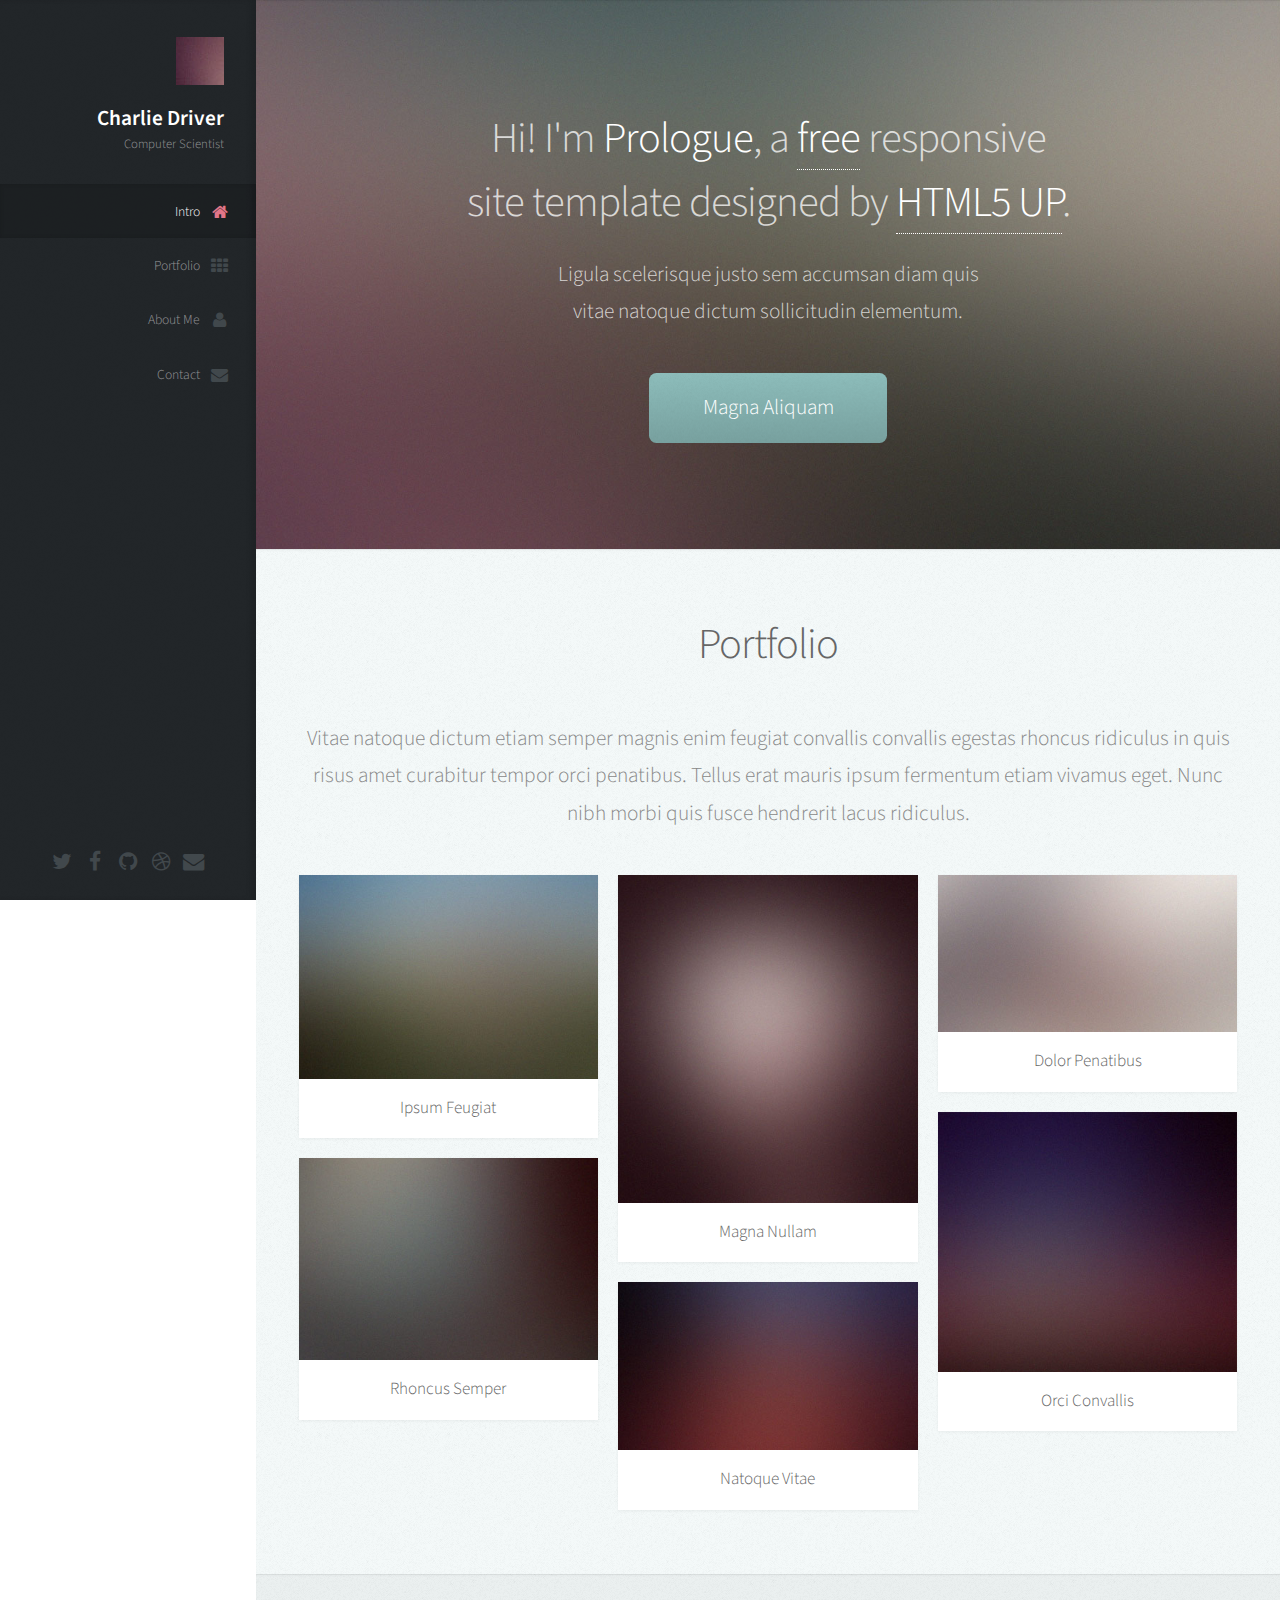
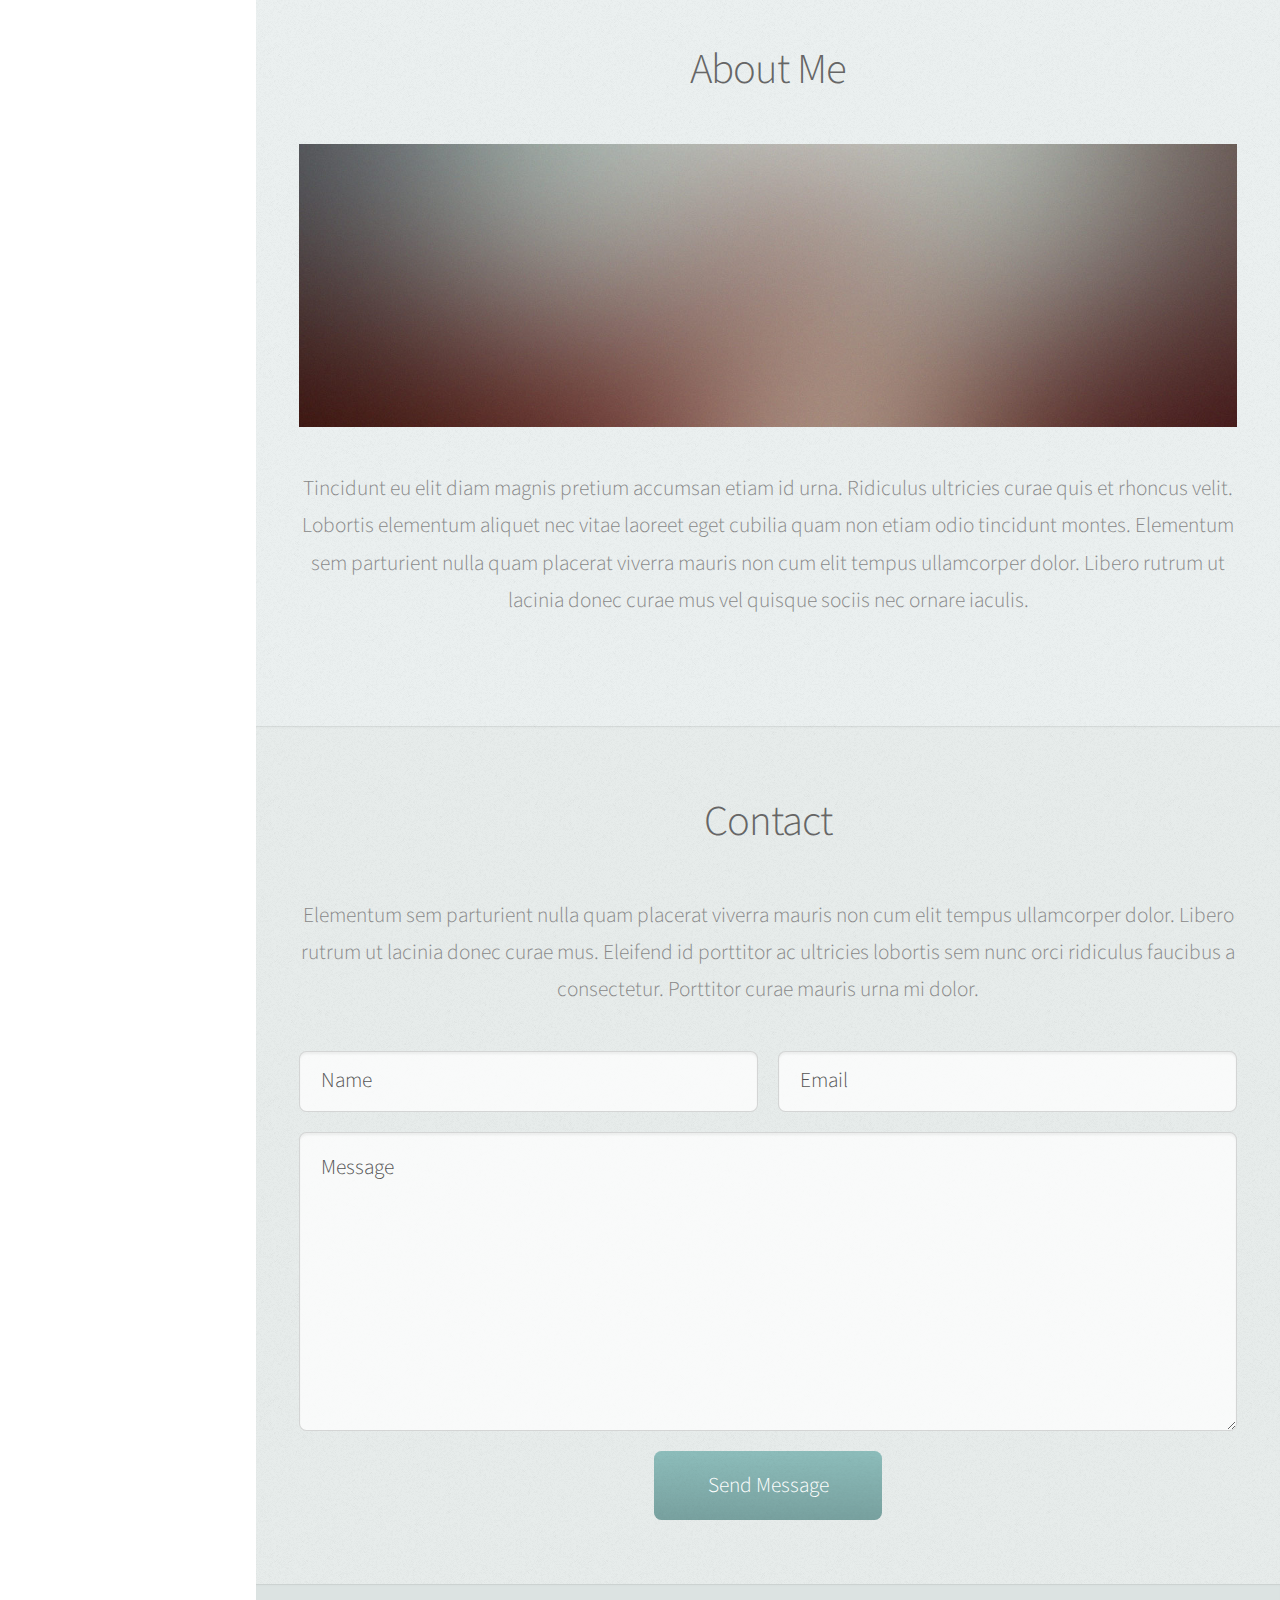
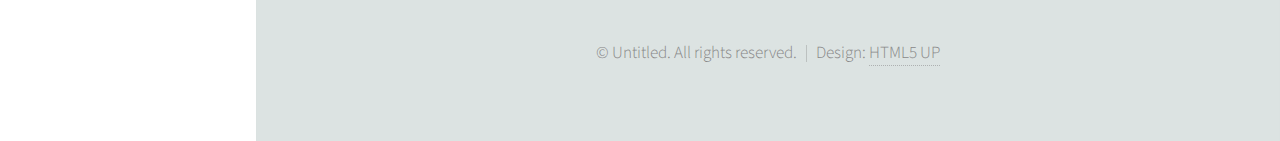
==== index.html @ 766d134d "Initial template files" ====
<!DOCTYPE HTML>
<!--
	Prologue by HTML5 UP
	html5up.net | @n33co
	Free for personal and commercial use under the CCA 3.0 license (html5up.net/license)
-->
<html>
	<head>
		<title>NFInc.ca</title>
		<meta charset="utf-8" />
		<meta name="viewport" content="width=device-width, initial-scale=1" />
		<!--[if lte IE 8]><script src="assets/js/ie/html5shiv.js"></script><![endif]-->
		<link rel="stylesheet" href="assets/css/main.css" />
		<!--[if lte IE 8]><link rel="stylesheet" href="assets/css/ie8.css" /><![endif]-->
		<!--[if lte IE 9]><link rel="stylesheet" href="assets/css/ie9.css" /><![endif]-->
	</head>
	<body>

		<!-- Header -->
			<div id="header">

				<div class="top">

					<!-- Logo -->
						<div id="logo">
							<span class="image avatar48"><img src="images/avatar.jpg" alt="" /></span>
							<h1 id="title">Charlie Driver</h1>
							<p>Computer Scientist</p>
						</div>

					<!-- Nav -->
						<nav id="nav">
							<!--

								Prologue's nav expects links in one of two formats:

								1. Hash link (scrolls to a different section within the page)

								   <li><a href="#foobar" id="foobar-link" class="icon fa-whatever-icon-you-want skel-layers-ignoreHref"><span class="label">Foobar</span></a></li>

								2. Standard link (sends the user to another page/site)

								   <li><a href="http://foobar.tld" id="foobar-link" class="icon fa-whatever-icon-you-want"><span class="label">Foobar</span></a></li>

							-->
							<ul>
								<li><a href="#top" id="top-link" class="skel-layers-ignoreHref"><span class="icon fa-home">Intro</span></a></li>
								<li><a href="#portfolio" id="portfolio-link" class="skel-layers-ignoreHref"><span class="icon fa-th">Portfolio</span></a></li>
								<li><a href="#about" id="about-link" class="skel-layers-ignoreHref"><span class="icon fa-user">About Me</span></a></li>
								<li><a href="#contact" id="contact-link" class="skel-layers-ignoreHref"><span class="icon fa-envelope">Contact</span></a></li>
							</ul>
						</nav>

				</div>

				<div class="bottom">

					<!-- Social Icons -->
						<ul class="icons">
							<li><a href="#" class="icon fa-twitter"><span class="label">Twitter</span></a></li>
							<li><a href="#" class="icon fa-facebook"><span class="label">Facebook</span></a></li>
							<li><a href="#" class="icon fa-github"><span class="label">Github</span></a></li>
							<li><a href="#" class="icon fa-dribbble"><span class="label">Dribbble</span></a></li>
							<li><a href="#" class="icon fa-envelope"><span class="label">Email</span></a></li>
						</ul>

				</div>

			</div>

		<!-- Main -->
			<div id="main">

				<!-- Intro -->
					<section id="top" class="one dark cover">
						<div class="container">

							<header>
								<h2 class="alt">Hi! I'm <strong>Prologue</strong>, a <a href="http://html5up.net/license">free</a> responsive<br />
								site template designed by <a href="http://html5up.net">HTML5 UP</a>.</h2>
								<p>Ligula scelerisque justo sem accumsan diam quis<br />
								vitae natoque dictum sollicitudin elementum.</p>
							</header>

							<footer>
								<a href="#portfolio" class="button scrolly">Magna Aliquam</a>
							</footer>

						</div>
					</section>

				<!-- Portfolio -->
					<section id="portfolio" class="two">
						<div class="container">

							<header>
								<h2>Portfolio</h2>
							</header>

							<p>Vitae natoque dictum etiam semper magnis enim feugiat convallis convallis
							egestas rhoncus ridiculus in quis risus amet curabitur tempor orci penatibus.
							Tellus erat mauris ipsum fermentum etiam vivamus eget. Nunc nibh morbi quis
							fusce hendrerit lacus ridiculus.</p>

							<div class="row">
								<div class="4u 12u$(mobile)">
									<article class="item">
										<a href="#" class="image fit"><img src="images/pic02.jpg" alt="" /></a>
										<header>
											<h3>Ipsum Feugiat</h3>
										</header>
									</article>
									<article class="item">
										<a href="#" class="image fit"><img src="images/pic03.jpg" alt="" /></a>
										<header>
											<h3>Rhoncus Semper</h3>
										</header>
									</article>
								</div>
								<div class="4u 12u$(mobile)">
									<article class="item">
										<a href="#" class="image fit"><img src="images/pic04.jpg" alt="" /></a>
										<header>
											<h3>Magna Nullam</h3>
										</header>
									</article>
									<article class="item">
										<a href="#" class="image fit"><img src="images/pic05.jpg" alt="" /></a>
										<header>
											<h3>Natoque Vitae</h3>
										</header>
									</article>
								</div>
								<div class="4u$ 12u$(mobile)">
									<article class="item">
										<a href="#" class="image fit"><img src="images/pic06.jpg" alt="" /></a>
										<header>
											<h3>Dolor Penatibus</h3>
										</header>
									</article>
									<article class="item">
										<a href="#" class="image fit"><img src="images/pic07.jpg" alt="" /></a>
										<header>
											<h3>Orci Convallis</h3>
										</header>
									</article>
								</div>
							</div>

						</div>
					</section>

				<!-- About Me -->
					<section id="about" class="three">
						<div class="container">

							<header>
								<h2>About Me</h2>
							</header>

							<a href="#" class="image featured"><img src="images/pic08.jpg" alt="" /></a>

							<p>Tincidunt eu elit diam magnis pretium accumsan etiam id urna. Ridiculus
							ultricies curae quis et rhoncus velit. Lobortis elementum aliquet nec vitae
							laoreet eget cubilia quam non etiam odio tincidunt montes. Elementum sem
							parturient nulla quam placerat viverra mauris non cum elit tempus ullamcorper
							dolor. Libero rutrum ut lacinia donec curae mus vel quisque sociis nec
							ornare iaculis.</p>

						</div>
					</section>

				<!-- Contact -->
					<section id="contact" class="four">
						<div class="container">

							<header>
								<h2>Contact</h2>
							</header>

							<p>Elementum sem parturient nulla quam placerat viverra
							mauris non cum elit tempus ullamcorper dolor. Libero rutrum ut lacinia
							donec curae mus. Eleifend id porttitor ac ultricies lobortis sem nunc
							orci ridiculus faucibus a consectetur. Porttitor curae mauris urna mi dolor.</p>

							<form method="post" action="#">
								<div class="row">
									<div class="6u 12u$(mobile)"><input type="text" name="name" placeholder="Name" /></div>
									<div class="6u$ 12u$(mobile)"><input type="text" name="email" placeholder="Email" /></div>
									<div class="12u$">
										<textarea name="message" placeholder="Message"></textarea>
									</div>
									<div class="12u$">
										<input type="submit" value="Send Message" />
									</div>
								</div>
							</form>

						</div>
					</section>

			</div>

		<!-- Footer -->
			<div id="footer">

				<!-- Copyright -->
					<ul class="copyright">
						<li>&copy; Untitled. All rights reserved.</li><li>Design: <a href="http://html5up.net">HTML5 UP</a></li>
					</ul>

			</div>

		<!-- Scripts -->
			<script src="assets/js/jquery.min.js"></script>
			<script src="assets/js/jquery.scrolly.min.js"></script>
			<script src="assets/js/jquery.scrollzer.min.js"></script>
			<script src="assets/js/skel.min.js"></script>
			<script src="assets/js/util.js"></script>
			<!--[if lte IE 8]><script src="assets/js/ie/respond.min.js"></script><![endif]-->
			<script src="assets/js/main.js"></script>

	</body>
</html>
---- assets/css/main.css ----
@import url("font-awesome.min.css");
@import url("http://fonts.googleapis.com/css?family=Source+Sans+Pro:300,300italic,400,600");

/*
	Prologue by HTML5 UP
	html5up.net | @n33co
	Free for personal and commercial use under the CCA 3.0 license (html5up.net/license)
*/

/* Reset */

	html, body, div, span, applet, object, iframe, h1, h2, h3, h4, h5, h6, p, blockquote, pre, a, abbr, acronym, address, big, cite, code, del, dfn, em, img, ins, kbd, q, s, samp, small, strike, strong, sub, sup, tt, var, b, u, i, center, dl, dt, dd, ol, ul, li, fieldset, form, label, legend, table, caption, tbody, tfoot, thead, tr, th, td, article, aside, canvas, details, embed, figure, figcaption, footer, header, hgroup, menu, nav, output, ruby, section, summary, time, mark, audio, video {
		margin: 0;
		padding: 0;
		border: 0;
		font-size: 100%;
		font: inherit;
		vertical-align: baseline;
	}

	article, aside, details, figcaption, figure, footer, header, hgroup, menu, nav, section {
		display: block;
	}

	body {
		line-height: 1;
	}

	ol, ul {
		list-style: none;
	}

	blockquote, q {
		quotes: none;
	}

	blockquote:before, blockquote:after, q:before, q:after {
		content: '';
		content: none;
	}

	table {
		border-collapse: collapse;
		border-spacing: 0;
	}

	body {
		-webkit-text-size-adjust: none;
	}

/* Box Model */

	*, *:before, *:after {
		-moz-box-sizing: border-box;
		-webkit-box-sizing: border-box;
		box-sizing: border-box;
	}

/* Containers */

	.container {
		margin-left: auto;
		margin-right: auto;
	}

	.container.\31 25\25 {
		width: 100%;
		max-width: 1750px;
		min-width: 1400px;
	}

	.container.\37 5\25 {
		width: 1050px;
	}

	.container.\35 0\25 {
		width: 700px;
	}

	.container.\32 5\25 {
		width: 350px;
	}

	.container {
		width: 1400px;
	}

	@media screen and (min-width: 961px) and (max-width: 1880px) {

		.container.\31 25\25 {
			width: 100%;
			max-width: 1500px;
			min-width: 1200px;
		}

		.container.\37 5\25 {
			width: 900px;
		}

		.container.\35 0\25 {
			width: 600px;
		}

		.container.\32 5\25 {
			width: 300px;
		}

		.container {
			width: 1200px;
		}

	}

	@media screen and (min-width: 961px) and (max-width: 1620px) {

		.container.\31 25\25 {
			width: 100%;
			max-width: 1200px;
			min-width: 960px;
		}

		.container.\37 5\25 {
			width: 720px;
		}

		.container.\35 0\25 {
			width: 480px;
		}

		.container.\32 5\25 {
			width: 240px;
		}

		.container {
			width: 960px;
		}

	}

	@media screen and (min-width: 961px) and (max-width: 1320px) {

		.container.\31 25\25 {
			width: 100%;
			max-width: 125%;
			min-width: 100%;
		}

		.container.\37 5\25 {
			width: 75%;
		}

		.container.\35 0\25 {
			width: 50%;
		}

		.container.\32 5\25 {
			width: 25%;
		}

		.container {
			width: 100%;
		}

	}

	@media screen and (max-width: 960px) {

		.container.\31 25\25 {
			width: 100%;
			max-width: 125%;
			min-width: 100%;
		}

		.container.\37 5\25 {
			width: 75%;
		}

		.container.\35 0\25 {
			width: 50%;
		}

		.container.\32 5\25 {
			width: 25%;
		}

		.container {
			width: 100%;
		}

	}

	@media screen and (max-width: 736px) {

		.container.\31 25\25 {
			width: 100%;
			max-width: 125%;
			min-width: 100%;
		}

		.container.\37 5\25 {
			width: 75%;
		}

		.container.\35 0\25 {
			width: 50%;
		}

		.container.\32 5\25 {
			width: 25%;
		}

		.container {
			width: 100% !important;
		}

	}

/* Grid */

	.row {
		border-bottom: solid 1px transparent;
		-moz-box-sizing: border-box;
		-webkit-box-sizing: border-box;
		box-sizing: border-box;
	}

	.row > * {
		float: left;
		-moz-box-sizing: border-box;
		-webkit-box-sizing: border-box;
		box-sizing: border-box;
	}

	.row:after, .row:before {
		content: '';
		display: block;
		clear: both;
		height: 0;
	}

	.row.uniform > * > :first-child {
		margin-top: 0;
	}

	.row.uniform > * > :last-child {
		margin-bottom: 0;
	}

	.row.\30 \25 > * {
		padding: 0px 0 0 0px;
	}

	.row.\30 \25 {
		margin: 0px 0 -1px 0px;
	}

	.row.uniform.\30 \25 > * {
		padding: 0px 0 0 0px;
	}

	.row.uniform.\30 \25 {
		margin: 0px 0 -1px 0px;
	}

	.row > * {
		padding: 40px 0 0 40px;
	}

	.row {
		margin: -40px 0 -1px -40px;
	}

	.row.uniform > * {
		padding: 40px 0 0 40px;
	}

	.row.uniform {
		margin: -40px 0 -1px -40px;
	}

	.row.\32 00\25 > * {
		padding: 80px 0 0 80px;
	}

	.row.\32 00\25 {
		margin: -80px 0 -1px -80px;
	}

	.row.uniform.\32 00\25 > * {
		padding: 80px 0 0 80px;
	}

	.row.uniform.\32 00\25 {
		margin: -80px 0 -1px -80px;
	}

	.row.\31 50\25 > * {
		padding: 60px 0 0 60px;
	}

	.row.\31 50\25 {
		margin: -60px 0 -1px -60px;
	}

	.row.uniform.\31 50\25 > * {
		padding: 60px 0 0 60px;
	}

	.row.uniform.\31 50\25 {
		margin: -60px 0 -1px -60px;
	}

	.row.\35 0\25 > * {
		padding: 20px 0 0 20px;
	}

	.row.\35 0\25 {
		margin: -20px 0 -1px -20px;
	}

	.row.uniform.\35 0\25 > * {
		padding: 20px 0 0 20px;
	}

	.row.uniform.\35 0\25 {
		margin: -20px 0 -1px -20px;
	}

	.row.\32 5\25 > * {
		padding: 10px 0 0 10px;
	}

	.row.\32 5\25 {
		margin: -10px 0 -1px -10px;
	}

	.row.uniform.\32 5\25 > * {
		padding: 10px 0 0 10px;
	}

	.row.uniform.\32 5\25 {
		margin: -10px 0 -1px -10px;
	}

	.\31 2u, .\31 2u\24 {
		width: 100%;
		clear: none;
		margin-left: 0;
	}

	.\31 1u, .\31 1u\24 {
		width: 91.6666666667%;
		clear: none;
		margin-left: 0;
	}

	.\31 0u, .\31 0u\24 {
		width: 83.3333333333%;
		clear: none;
		margin-left: 0;
	}

	.\39 u, .\39 u\24 {
		width: 75%;
		clear: none;
		margin-left: 0;
	}

	.\38 u, .\38 u\24 {
		width: 66.6666666667%;
		clear: none;
		margin-left: 0;
	}

	.\37 u, .\37 u\24 {
		width: 58.3333333333%;
		clear: none;
		margin-left: 0;
	}

	.\36 u, .\36 u\24 {
		width: 50%;
		clear: none;
		margin-left: 0;
	}

	.\35 u, .\35 u\24 {
		width: 41.6666666667%;
		clear: none;
		margin-left: 0;
	}

	.\34 u, .\34 u\24 {
		width: 33.3333333333%;
		clear: none;
		margin-left: 0;
	}

	.\33 u, .\33 u\24 {
		width: 25%;
		clear: none;
		margin-left: 0;
	}

	.\32 u, .\32 u\24 {
		width: 16.6666666667%;
		clear: none;
		margin-left: 0;
	}

	.\31 u, .\31 u\24 {
		width: 8.3333333333%;
		clear: none;
		margin-left: 0;
	}

	.\31 2u\24 + *,
	.\31 1u\24 + *,
	.\31 0u\24 + *,
	.\39 u\24 + *,
	.\38 u\24 + *,
	.\37 u\24 + *,
	.\36 u\24 + *,
	.\35 u\24 + *,
	.\34 u\24 + *,
	.\33 u\24 + *,
	.\32 u\24 + *,
	.\31 u\24 + * {
		clear: left;
	}

	.\-11u {
		margin-left: 91.66667%;
	}

	.\-10u {
		margin-left: 83.33333%;
	}

	.\-9u {
		margin-left: 75%;
	}

	.\-8u {
		margin-left: 66.66667%;
	}

	.\-7u {
		margin-left: 58.33333%;
	}

	.\-6u {
		margin-left: 50%;
	}

	.\-5u {
		margin-left: 41.66667%;
	}

	.\-4u {
		margin-left: 33.33333%;
	}

	.\-3u {
		margin-left: 25%;
	}

	.\-2u {
		margin-left: 16.66667%;
	}

	.\-1u {
		margin-left: 8.33333%;
	}

	@media screen and (min-width: 961px) and (max-width: 1880px) {

		.row > * {
			padding: 40px 0 0 40px;
		}

		.row {
			margin: -40px 0 -1px -40px;
		}

		.row.uniform > * {
			padding: 40px 0 0 40px;
		}

		.row.uniform {
			margin: -40px 0 -1px -40px;
		}

		.row.\32 00\25 > * {
			padding: 80px 0 0 80px;
		}

		.row.\32 00\25 {
			margin: -80px 0 -1px -80px;
		}

		.row.uniform.\32 00\25 > * {
			padding: 80px 0 0 80px;
		}

		.row.uniform.\32 00\25 {
			margin: -80px 0 -1px -80px;
		}

		.row.\31 50\25 > * {
			padding: 60px 0 0 60px;
		}

		.row.\31 50\25 {
			margin: -60px 0 -1px -60px;
		}

		.row.uniform.\31 50\25 > * {
			padding: 60px 0 0 60px;
		}

		.row.uniform.\31 50\25 {
			margin: -60px 0 -1px -60px;
		}

		.row.\35 0\25 > * {
			padding: 20px 0 0 20px;
		}

		.row.\35 0\25 {
			margin: -20px 0 -1px -20px;
		}

		.row.uniform.\35 0\25 > * {
			padding: 20px 0 0 20px;
		}

		.row.uniform.\35 0\25 {
			margin: -20px 0 -1px -20px;
		}

		.row.\32 5\25 > * {
			padding: 10px 0 0 10px;
		}

		.row.\32 5\25 {
			margin: -10px 0 -1px -10px;
		}

		.row.uniform.\32 5\25 > * {
			padding: 10px 0 0 10px;
		}

		.row.uniform.\32 5\25 {
			margin: -10px 0 -1px -10px;
		}

		.\31 2u\28wide\29, .\31 2u\24\28wide\29 {
			width: 100%;
			clear: none;
			margin-left: 0;
		}

		.\31 1u\28wide\29, .\31 1u\24\28wide\29 {
			width: 91.6666666667%;
			clear: none;
			margin-left: 0;
		}

		.\31 0u\28wide\29, .\31 0u\24\28wide\29 {
			width: 83.3333333333%;
			clear: none;
			margin-left: 0;
		}

		.\39 u\28wide\29, .\39 u\24\28wide\29 {
			width: 75%;
			clear: none;
			margin-left: 0;
		}

		.\38 u\28wide\29, .\38 u\24\28wide\29 {
			width: 66.6666666667%;
			clear: none;
			margin-left: 0;
		}

		.\37 u\28wide\29, .\37 u\24\28wide\29 {
			width: 58.3333333333%;
			clear: none;
			margin-left: 0;
		}

		.\36 u\28wide\29, .\36 u\24\28wide\29 {
			width: 50%;
			clear: none;
			margin-left: 0;
		}

		.\35 u\28wide\29, .\35 u\24\28wide\29 {
			width: 41.6666666667%;
			clear: none;
			margin-left: 0;
		}

		.\34 u\28wide\29, .\34 u\24\28wide\29 {
			width: 33.3333333333%;
			clear: none;
			margin-left: 0;
		}

		.\33 u\28wide\29, .\33 u\24\28wide\29 {
			width: 25%;
			clear: none;
			margin-left: 0;
		}

		.\32 u\28wide\29, .\32 u\24\28wide\29 {
			width: 16.6666666667%;
			clear: none;
			margin-left: 0;
		}

		.\31 u\28wide\29, .\31 u\24\28wide\29 {
			width: 8.3333333333%;
			clear: none;
			margin-left: 0;
		}

		.\31 2u\24\28wide\29 + *,
		.\31 1u\24\28wide\29 + *,
		.\31 0u\24\28wide\29 + *,
		.\39 u\24\28wide\29 + *,
		.\38 u\24\28wide\29 + *,
		.\37 u\24\28wide\29 + *,
		.\36 u\24\28wide\29 + *,
		.\35 u\24\28wide\29 + *,
		.\34 u\24\28wide\29 + *,
		.\33 u\24\28wide\29 + *,
		.\32 u\24\28wide\29 + *,
		.\31 u\24\28wide\29 + * {
			clear: left;
		}

		.\-11u\28wide\29 {
			margin-left: 91.66667%;
		}

		.\-10u\28wide\29 {
			margin-left: 83.33333%;
		}

		.\-9u\28wide\29 {
			margin-left: 75%;
		}

		.\-8u\28wide\29 {
			margin-left: 66.66667%;
		}

		.\-7u\28wide\29 {
			margin-left: 58.33333%;
		}

		.\-6u\28wide\29 {
			margin-left: 50%;
		}

		.\-5u\28wide\29 {
			margin-left: 41.66667%;
		}

		.\-4u\28wide\29 {
			margin-left: 33.33333%;
		}

		.\-3u\28wide\29 {
			margin-left: 25%;
		}

		.\-2u\28wide\29 {
			margin-left: 16.66667%;
		}

		.\-1u\28wide\29 {
			margin-left: 8.33333%;
		}

	}

	@media screen and (min-width: 961px) and (max-width: 1620px) {

		.row > * {
			padding: 40px 0 0 40px;
		}

		.row {
			margin: -40px 0 -1px -40px;
		}

		.row.uniform > * {
			padding: 40px 0 0 40px;
		}

		.row.uniform {
			margin: -40px 0 -1px -40px;
		}

		.row.\32 00\25 > * {
			padding: 80px 0 0 80px;
		}

		.row.\32 00\25 {
			margin: -80px 0 -1px -80px;
		}

		.row.uniform.\32 00\25 > * {
			padding: 80px 0 0 80px;
		}

		.row.uniform.\32 00\25 {
			margin: -80px 0 -1px -80px;
		}

		.row.\31 50\25 > * {
			padding: 60px 0 0 60px;
		}

		.row.\31 50\25 {
			margin: -60px 0 -1px -60px;
		}

		.row.uniform.\31 50\25 > * {
			padding: 60px 0 0 60px;
		}

		.row.uniform.\31 50\25 {
			margin: -60px 0 -1px -60px;
		}

		.row.\35 0\25 > * {
			padding: 20px 0 0 20px;
		}

		.row.\35 0\25 {
			margin: -20px 0 -1px -20px;
		}

		.row.uniform.\35 0\25 > * {
			padding: 20px 0 0 20px;
		}

		.row.uniform.\35 0\25 {
			margin: -20px 0 -1px -20px;
		}

		.row.\32 5\25 > * {
			padding: 10px 0 0 10px;
		}

		.row.\32 5\25 {
			margin: -10px 0 -1px -10px;
		}

		.row.uniform.\32 5\25 > * {
			padding: 10px 0 0 10px;
		}

		.row.uniform.\32 5\25 {
			margin: -10px 0 -1px -10px;
		}

		.\31 2u\28normal\29, .\31 2u\24\28normal\29 {
			width: 100%;
			clear: none;
			margin-left: 0;
		}

		.\31 1u\28normal\29, .\31 1u\24\28normal\29 {
			width: 91.6666666667%;
			clear: none;
			margin-left: 0;
		}

		.\31 0u\28normal\29, .\31 0u\24\28normal\29 {
			width: 83.3333333333%;
			clear: none;
			margin-left: 0;
		}

		.\39 u\28normal\29, .\39 u\24\28normal\29 {
			width: 75%;
			clear: none;
			margin-left: 0;
		}

		.\38 u\28normal\29, .\38 u\24\28normal\29 {
			width: 66.6666666667%;
			clear: none;
			margin-left: 0;
		}

		.\37 u\28normal\29, .\37 u\24\28normal\29 {
			width: 58.3333333333%;
			clear: none;
			margin-left: 0;
		}

		.\36 u\28normal\29, .\36 u\24\28normal\29 {
			width: 50%;
			clear: none;
			margin-left: 0;
		}

		.\35 u\28normal\29, .\35 u\24\28normal\29 {
			width: 41.6666666667%;
			clear: none;
			margin-left: 0;
		}

		.\34 u\28normal\29, .\34 u\24\28normal\29 {
			width: 33.3333333333%;
			clear: none;
			margin-left: 0;
		}

		.\33 u\28normal\29, .\33 u\24\28normal\29 {
			width: 25%;
			clear: none;
			margin-left: 0;
		}

		.\32 u\28normal\29, .\32 u\24\28normal\29 {
			width: 16.6666666667%;
			clear: none;
			margin-left: 0;
		}

		.\31 u\28normal\29, .\31 u\24\28normal\29 {
			width: 8.3333333333%;
			clear: none;
			margin-left: 0;
		}

		.\31 2u\24\28normal\29 + *,
		.\31 1u\24\28normal\29 + *,
		.\31 0u\24\28normal\29 + *,
		.\39 u\24\28normal\29 + *,
		.\38 u\24\28normal\29 + *,
		.\37 u\24\28normal\29 + *,
		.\36 u\24\28normal\29 + *,
		.\35 u\24\28normal\29 + *,
		.\34 u\24\28normal\29 + *,
		.\33 u\24\28normal\29 + *,
		.\32 u\24\28normal\29 + *,
		.\31 u\24\28normal\29 + * {
			clear: left;
		}

		.\-11u\28normal\29 {
			margin-left: 91.66667%;
		}

		.\-10u\28normal\29 {
			margin-left: 83.33333%;
		}

		.\-9u\28normal\29 {
			margin-left: 75%;
		}

		.\-8u\28normal\29 {
			margin-left: 66.66667%;
		}

		.\-7u\28normal\29 {
			margin-left: 58.33333%;
		}

		.\-6u\28normal\29 {
			margin-left: 50%;
		}

		.\-5u\28normal\29 {
			margin-left: 41.66667%;
		}

		.\-4u\28normal\29 {
			margin-left: 33.33333%;
		}

		.\-3u\28normal\29 {
			margin-left: 25%;
		}

		.\-2u\28normal\29 {
			margin-left: 16.66667%;
		}

		.\-1u\28normal\29 {
			margin-left: 8.33333%;
		}

	}

	@media screen and (min-width: 961px) and (max-width: 1320px) {

		.row > * {
			padding: 20px 0 0 20px;
		}

		.row {
			margin: -20px 0 -1px -20px;
		}

		.row.uniform > * {
			padding: 20px 0 0 20px;
		}

		.row.uniform {
			margin: -20px 0 -1px -20px;
		}

		.row.\32 00\25 > * {
			padding: 40px 0 0 40px;
		}

		.row.\32 00\25 {
			margin: -40px 0 -1px -40px;
		}

		.row.uniform.\32 00\25 > * {
			padding: 40px 0 0 40px;
		}

		.row.uniform.\32 00\25 {
			margin: -40px 0 -1px -40px;
		}

		.row.\31 50\25 > * {
			padding: 30px 0 0 30px;
		}

		.row.\31 50\25 {
			margin: -30px 0 -1px -30px;
		}

		.row.uniform.\31 50\25 > * {
			padding: 30px 0 0 30px;
		}

		.row.uniform.\31 50\25 {
			margin: -30px 0 -1px -30px;
		}

		.row.\35 0\25 > * {
			padding: 10px 0 0 10px;
		}

		.row.\35 0\25 {
			margin: -10px 0 -1px -10px;
		}

		.row.uniform.\35 0\25 > * {
			padding: 10px 0 0 10px;
		}

		.row.uniform.\35 0\25 {
			margin: -10px 0 -1px -10px;
		}

		.row.\32 5\25 > * {
			padding: 5px 0 0 5px;
		}

		.row.\32 5\25 {
			margin: -5px 0 -1px -5px;
		}

		.row.uniform.\32 5\25 > * {
			padding: 5px 0 0 5px;
		}

		.row.uniform.\32 5\25 {
			margin: -5px 0 -1px -5px;
		}

		.\31 2u\28narrow\29, .\31 2u\24\28narrow\29 {
			width: 100%;
			clear: none;
			margin-left: 0;
		}

		.\31 1u\28narrow\29, .\31 1u\24\28narrow\29 {
			width: 91.6666666667%;
			clear: none;
			margin-left: 0;
		}

		.\31 0u\28narrow\29, .\31 0u\24\28narrow\29 {
			width: 83.3333333333%;
			clear: none;
			margin-left: 0;
		}

		.\39 u\28narrow\29, .\39 u\24\28narrow\29 {
			width: 75%;
			clear: none;
			margin-left: 0;
		}

		.\38 u\28narrow\29, .\38 u\24\28narrow\29 {
			width: 66.6666666667%;
			clear: none;
			margin-left: 0;
		}

		.\37 u\28narrow\29, .\37 u\24\28narrow\29 {
			width: 58.3333333333%;
			clear: none;
			margin-left: 0;
		}

		.\36 u\28narrow\29, .\36 u\24\28narrow\29 {
			width: 50%;
			clear: none;
			margin-left: 0;
		}

		.\35 u\28narrow\29, .\35 u\24\28narrow\29 {
			width: 41.6666666667%;
			clear: none;
			margin-left: 0;
		}

		.\34 u\28narrow\29, .\34 u\24\28narrow\29 {
			width: 33.3333333333%;
			clear: none;
			margin-left: 0;
		}

		.\33 u\28narrow\29, .\33 u\24\28narrow\29 {
			width: 25%;
			clear: none;
			margin-left: 0;
		}

		.\32 u\28narrow\29, .\32 u\24\28narrow\29 {
			width: 16.6666666667%;
			clear: none;
			margin-left: 0;
		}

		.\31 u\28narrow\29, .\31 u\24\28narrow\29 {
			width: 8.3333333333%;
			clear: none;
			margin-left: 0;
		}

		.\31 2u\24\28narrow\29 + *,
		.\31 1u\24\28narrow\29 + *,
		.\31 0u\24\28narrow\29 + *,
		.\39 u\24\28narrow\29 + *,
		.\38 u\24\28narrow\29 + *,
		.\37 u\24\28narrow\29 + *,
		.\36 u\24\28narrow\29 + *,
		.\35 u\24\28narrow\29 + *,
		.\34 u\24\28narrow\29 + *,
		.\33 u\24\28narrow\29 + *,
		.\32 u\24\28narrow\29 + *,
		.\31 u\24\28narrow\29 + * {
			clear: left;
		}

		.\-11u\28narrow\29 {
			margin-left: 91.66667%;
		}

		.\-10u\28narrow\29 {
			margin-left: 83.33333%;
		}

		.\-9u\28narrow\29 {
			margin-left: 75%;
		}

		.\-8u\28narrow\29 {
			margin-left: 66.66667%;
		}

		.\-7u\28narrow\29 {
			margin-left: 58.33333%;
		}

		.\-6u\28narrow\29 {
			margin-left: 50%;
		}

		.\-5u\28narrow\29 {
			margin-left: 41.66667%;
		}

		.\-4u\28narrow\29 {
			margin-left: 33.33333%;
		}

		.\-3u\28narrow\29 {
			margin-left: 25%;
		}

		.\-2u\28narrow\29 {
			margin-left: 16.66667%;
		}

		.\-1u\28narrow\29 {
			margin-left: 8.33333%;
		}

	}

	@media screen and (max-width: 960px) {

		.row > * {
			padding: 20px 0 0 20px;
		}

		.row {
			margin: -20px 0 -1px -20px;
		}

		.row.uniform > * {
			padding: 20px 0 0 20px;
		}

		.row.uniform {
			margin: -20px 0 -1px -20px;
		}

		.row.\32 00\25 > * {
			padding: 40px 0 0 40px;
		}

		.row.\32 00\25 {
			margin: -40px 0 -1px -40px;
		}

		.row.uniform.\32 00\25 > * {
			padding: 40px 0 0 40px;
		}

		.row.uniform.\32 00\25 {
			margin: -40px 0 -1px -40px;
		}

		.row.\31 50\25 > * {
			padding: 30px 0 0 30px;
		}

		.row.\31 50\25 {
			margin: -30px 0 -1px -30px;
		}

		.row.uniform.\31 50\25 > * {
			padding: 30px 0 0 30px;
		}

		.row.uniform.\31 50\25 {
			margin: -30px 0 -1px -30px;
		}

		.row.\35 0\25 > * {
			padding: 10px 0 0 10px;
		}

		.row.\35 0\25 {
			margin: -10px 0 -1px -10px;
		}

		.row.uniform.\35 0\25 > * {
			padding: 10px 0 0 10px;
		}

		.row.uniform.\35 0\25 {
			margin: -10px 0 -1px -10px;
		}

		.row.\32 5\25 > * {
			padding: 5px 0 0 5px;
		}

		.row.\32 5\25 {
			margin: -5px 0 -1px -5px;
		}

		.row.uniform.\32 5\25 > * {
			padding: 5px 0 0 5px;
		}

		.row.uniform.\32 5\25 {
			margin: -5px 0 -1px -5px;
		}

		.\31 2u\28narrower\29, .\31 2u\24\28narrower\29 {
			width: 100%;
			clear: none;
			margin-left: 0;
		}

		.\31 1u\28narrower\29, .\31 1u\24\28narrower\29 {
			width: 91.6666666667%;
			clear: none;
			margin-left: 0;
		}

		.\31 0u\28narrower\29, .\31 0u\24\28narrower\29 {
			width: 83.3333333333%;
			clear: none;
			margin-left: 0;
		}

		.\39 u\28narrower\29, .\39 u\24\28narrower\29 {
			width: 75%;
			clear: none;
			margin-left: 0;
		}

		.\38 u\28narrower\29, .\38 u\24\28narrower\29 {
			width: 66.6666666667%;
			clear: none;
			margin-left: 0;
		}

		.\37 u\28narrower\29, .\37 u\24\28narrower\29 {
			width: 58.3333333333%;
			clear: none;
			margin-left: 0;
		}

		.\36 u\28narrower\29, .\36 u\24\28narrower\29 {
			width: 50%;
			clear: none;
			margin-left: 0;
		}

		.\35 u\28narrower\29, .\35 u\24\28narrower\29 {
			width: 41.6666666667%;
			clear: none;
			margin-left: 0;
		}

		.\34 u\28narrower\29, .\34 u\24\28narrower\29 {
			width: 33.3333333333%;
			clear: none;
			margin-left: 0;
		}

		.\33 u\28narrower\29, .\33 u\24\28narrower\29 {
			width: 25%;
			clear: none;
			margin-left: 0;
		}

		.\32 u\28narrower\29, .\32 u\24\28narrower\29 {
			width: 16.6666666667%;
			clear: none;
			margin-left: 0;
		}

		.\31 u\28narrower\29, .\31 u\24\28narrower\29 {
			width: 8.3333333333%;
			clear: none;
			margin-left: 0;
		}

		.\31 2u\24\28narrower\29 + *,
		.\31 1u\24\28narrower\29 + *,
		.\31 0u\24\28narrower\29 + *,
		.\39 u\24\28narrower\29 + *,
		.\38 u\24\28narrower\29 + *,
		.\37 u\24\28narrower\29 + *,
		.\36 u\24\28narrower\29 + *,
		.\35 u\24\28narrower\29 + *,
		.\34 u\24\28narrower\29 + *,
		.\33 u\24\28narrower\29 + *,
		.\32 u\24\28narrower\29 + *,
		.\31 u\24\28narrower\29 + * {
			clear: left;
		}

		.\-11u\28narrower\29 {
			margin-left: 91.66667%;
		}

		.\-10u\28narrower\29 {
			margin-left: 83.33333%;
		}

		.\-9u\28narrower\29 {
			margin-left: 75%;
		}

		.\-8u\28narrower\29 {
			margin-left: 66.66667%;
		}

		.\-7u\28narrower\29 {
			margin-left: 58.33333%;
		}

		.\-6u\28narrower\29 {
			margin-left: 50%;
		}

		.\-5u\28narrower\29 {
			margin-left: 41.66667%;
		}

		.\-4u\28narrower\29 {
			margin-left: 33.33333%;
		}

		.\-3u\28narrower\29 {
			margin-left: 25%;
		}

		.\-2u\28narrower\29 {
			margin-left: 16.66667%;
		}

		.\-1u\28narrower\29 {
			margin-left: 8.33333%;
		}

	}

	@media screen and (max-width: 736px) {

		.row > * {
			padding: 20px 0 0 20px;
		}

		.row {
			margin: -20px 0 -1px -20px;
		}

		.row.uniform > * {
			padding: 20px 0 0 20px;
		}

		.row.uniform {
			margin: -20px 0 -1px -20px;
		}

		.row.\32 00\25 > * {
			padding: 40px 0 0 40px;
		}

		.row.\32 00\25 {
			margin: -40px 0 -1px -40px;
		}

		.row.uniform.\32 00\25 > * {
			padding: 40px 0 0 40px;
		}

		.row.uniform.\32 00\25 {
			margin: -40px 0 -1px -40px;
		}

		.row.\31 50\25 > * {
			padding: 30px 0 0 30px;
		}

		.row.\31 50\25 {
			margin: -30px 0 -1px -30px;
		}

		.row.uniform.\31 50\25 > * {
			padding: 30px 0 0 30px;
		}

		.row.uniform.\31 50\25 {
			margin: -30px 0 -1px -30px;
		}

		.row.\35 0\25 > * {
			padding: 10px 0 0 10px;
		}

		.row.\35 0\25 {
			margin: -10px 0 -1px -10px;
		}

		.row.uniform.\35 0\25 > * {
			padding: 10px 0 0 10px;
		}

		.row.uniform.\35 0\25 {
			margin: -10px 0 -1px -10px;
		}

		.row.\32 5\25 > * {
			padding: 5px 0 0 5px;
		}

		.row.\32 5\25 {
			margin: -5px 0 -1px -5px;
		}

		.row.uniform.\32 5\25 > * {
			padding: 5px 0 0 5px;
		}

		.row.uniform.\32 5\25 {
			margin: -5px 0 -1px -5px;
		}

		.\31 2u\28mobile\29, .\31 2u\24\28mobile\29 {
			width: 100%;
			clear: none;
			margin-left: 0;
		}

		.\31 1u\28mobile\29, .\31 1u\24\28mobile\29 {
			width: 91.6666666667%;
			clear: none;
			margin-left: 0;
		}

		.\31 0u\28mobile\29, .\31 0u\24\28mobile\29 {
			width: 83.3333333333%;
			clear: none;
			margin-left: 0;
		}

		.\39 u\28mobile\29, .\39 u\24\28mobile\29 {
			width: 75%;
			clear: none;
			margin-left: 0;
		}

		.\38 u\28mobile\29, .\38 u\24\28mobile\29 {
			width: 66.6666666667%;
			clear: none;
			margin-left: 0;
		}

		.\37 u\28mobile\29, .\37 u\24\28mobile\29 {
			width: 58.3333333333%;
			clear: none;
			margin-left: 0;
		}

		.\36 u\28mobile\29, .\36 u\24\28mobile\29 {
			width: 50%;
			clear: none;
			margin-left: 0;
		}

		.\35 u\28mobile\29, .\35 u\24\28mobile\29 {
			width: 41.6666666667%;
			clear: none;
			margin-left: 0;
		}

		.\34 u\28mobile\29, .\34 u\24\28mobile\29 {
			width: 33.3333333333%;
			clear: none;
			margin-left: 0;
		}

		.\33 u\28mobile\29, .\33 u\24\28mobile\29 {
			width: 25%;
			clear: none;
			margin-left: 0;
		}

		.\32 u\28mobile\29, .\32 u\24\28mobile\29 {
			width: 16.6666666667%;
			clear: none;
			margin-left: 0;
		}

		.\31 u\28mobile\29, .\31 u\24\28mobile\29 {
			width: 8.3333333333%;
			clear: none;
			margin-left: 0;
		}

		.\31 2u\24\28mobile\29 + *,
		.\31 1u\24\28mobile\29 + *,
		.\31 0u\24\28mobile\29 + *,
		.\39 u\24\28mobile\29 + *,
		.\38 u\24\28mobile\29 + *,
		.\37 u\24\28mobile\29 + *,
		.\36 u\24\28mobile\29 + *,
		.\35 u\24\28mobile\29 + *,
		.\34 u\24\28mobile\29 + *,
		.\33 u\24\28mobile\29 + *,
		.\32 u\24\28mobile\29 + *,
		.\31 u\24\28mobile\29 + * {
			clear: left;
		}

		.\-11u\28mobile\29 {
			margin-left: 91.66667%;
		}

		.\-10u\28mobile\29 {
			margin-left: 83.33333%;
		}

		.\-9u\28mobile\29 {
			margin-left: 75%;
		}

		.\-8u\28mobile\29 {
			margin-left: 66.66667%;
		}

		.\-7u\28mobile\29 {
			margin-left: 58.33333%;
		}

		.\-6u\28mobile\29 {
			margin-left: 50%;
		}

		.\-5u\28mobile\29 {
			margin-left: 41.66667%;
		}

		.\-4u\28mobile\29 {
			margin-left: 33.33333%;
		}

		.\-3u\28mobile\29 {
			margin-left: 25%;
		}

		.\-2u\28mobile\29 {
			margin-left: 16.66667%;
		}

		.\-1u\28mobile\29 {
			margin-left: 8.33333%;
		}

	}

/* Basic */

	body {
		background: #fff;
		font-family: 'Source Sans Pro', sans-serif;
		font-size: 19pt;
		font-weight: 300;
		line-height: 1.75em;
		color: #888;
	}

		body.is-loading * {
			-moz-transition: none !important;
			-webkit-transition: none !important;
			-ms-transition: none !important;
			transition: none !important;
			-moz-animation: none !important;
			-webkit-animation: none !important;
			-ms-animation: none !important;
			animation: none !important;
		}

	input, textarea, select {
		font-family: 'Source Sans Pro', sans-serif;
		font-size: 19pt;
		font-weight: 300;
		line-height: 1.75em;
		color: #888;
	}

	h1, h2, h3, h4, h5, h6 {
		font-weight: 300;
		color: #666;
		line-height: 1.5em;
	}

	h1 a, h2 a, h3 a, h4 a, h5 a, h6 a {
		color: inherit;
		text-decoration: none;
	}

		h1 a strong, h2 a strong, h3 a strong, h4 a strong, h5 a strong, h6 a strong {
			color: #333;
		}

	h2 {
		font-size: 2em;
		letter-spacing: -1px;
	}

		h2.alt {
			color: #888;
		}

			h2.alt strong {
				color: #666;
			}

	h3 {
		font-size: 1.5em;
	}

	header {
		margin: 0 0 2em 0;
	}

		header > p {
			margin: 1em 0 0 0;
		}

	footer {
		margin: 2em 0 0 0;
	}

	strong, b {
		font-weight: 300;
		color: #666;
	}

	em, i {
		font-style: italic;
	}

	a {
		text-decoration: none;
		color: inherit;
		border-bottom: dotted 1px rgba(128, 128, 128, 0.5);
		-moz-transition: color 0.35s ease-in-out, border-bottom-color 0.35s ease-in-out;
		-webkit-transition: color 0.35s ease-in-out, border-bottom-color 0.35s ease-in-out;
		-ms-transition: color 0.35s ease-in-out, border-bottom-color 0.35s ease-in-out;
		transition: color 0.35s ease-in-out, border-bottom-color 0.35s ease-in-out;
		outline: 0;
	}

		a:hover {
			color: #E27689;
			border-bottom-color: rgba(255, 255, 255, 0);
		}

	sub {
		position: relative;
		top: 0.5em;
		font-size: 0.8em;
	}

	sup {
		position: relative;
		top: -0.5em;
		font-size: 0.8em;
	}

	hr {
		border: 0;
		border-top: solid 1px #ddd;
	}

	blockquote {
		border-left: solid 0.5em #ddd;
		padding: 1em 0 1em 2em;
		font-style: italic;
	}

	p, ul, ol, dl, table {
		margin-bottom: 2em;
	}

	br.clear {
		clear: both;
	}

/* Sections/Article */

	section, article {
		margin-bottom: 3em;
	}

		section > :last-child,
		section > .container, section:last-child, article > :last-child,
		article > .container, article:last-child {
			margin-bottom: 0;
		}

		.row > section, .row > article {
			margin-bottom: 0;
		}

/* Image */

	.image {
		display: inline-block;
		border: 0;
	}

		.image img {
			display: block;
			width: 100%;
		}

		.image.avatar48 {
			width: 48px;
			height: 48px;
			background: #f00;
		}

			.image.avatar48 img {
				width: 48px;
				height: 48px;
			}

		.image.fit {
			display: block;
			width: 100%;
		}

		.image.featured {
			display: block;
			width: 100%;
			margin: 0 0 2em 0;
		}

		.image.left {
			float: left;
			margin: 0 2em 2em 0;
		}

		.image.centered {
			display: block;
			margin: 0 0 2em 0;
		}

			.image.centered img {
				margin: 0 auto;
				width: auto;
			}

/* List */

	ul.default {
		list-style: disc;
		padding-left: 1em;
	}

		ul.default li {
			padding-left: 0.5em;
		}

	ul.icons {
		cursor: default;
	}

		ul.icons li {
			display: inline-block;
		}

		ul.icons a {
			display: inline-block;
			width: 2em;
			height: 2em;
			line-height: 2em;
			text-align: center;
			border: 0;
		}

	ol.default {
		list-style: decimal;
		padding-left: 1.25em;
	}

		ol.default li {
			padding-left: 0.25em;
		}

/* Form */

	form label {
		display: block;
		text-align: left;
		margin-bottom: 0.5em;
	}

	form input[type="text"],
	form input[type="email"],
	form input[type="password"],
	form select,
	form textarea {
		position: relative;
		-webkit-appearance: none;
		display: block;
		border: 0;
		outline: 0;
		background: #fff;
		background: rgba(255, 255, 255, 0.75);
		width: 100%;
		border-radius: 0.35em;
		padding: 0.75em 1em 0.75em 1em;
		box-shadow: inset 0 0.1em 0.1em 0 rgba(0, 0, 0, 0.05);
		border: solid 1px rgba(0, 0, 0, 0.15);
		-moz-transition: all 0.35s ease-in-out;
		-webkit-transition: all 0.35s ease-in-out;
		-ms-transition: all 0.35s ease-in-out;
		transition: all 0.35s ease-in-out;
	}

		form input[type="text"]:focus,
		form input[type="email"]:focus,
		form input[type="password"]:focus,
		form select:focus,
		form textarea:focus {
			box-shadow: 0 0 2px 1px #8ebebc;
			background: #fff;
		}

	form input[type="text"],
	form input[type="email"],
	form input[type="password"],
	form select {
		line-height: 1.25em;
	}

	form textarea {
		min-height: 14em;
	}

	form .formerize-placeholder {
		color: #555 !important;
	}

	form ::-webkit-input-placeholder {
		color: #555 !important;
	}

	form :-moz-placeholder {
		color: #555 !important;
	}

	form ::-moz-placeholder {
		color: #555 !important;
	}

	form :-ms-input-placeholder {
		color: #555 !important;
	}

	form ::-moz-focus-inner {
		border: 0;
	}

/* Table */

	table {
		width: 100%;
	}

		table.default {
			width: 100%;
			text-align: left;
		}

			table.default tbody tr:nth-child(2n+2) {
				background: #f4f4f4;
			}

			table.default td {
				padding: 0.5em 1em 0.5em 1em;
			}

			table.default th {
				text-align: left;
				padding: 0.5em 1em 0.5em 1em;
				color: #fff;
				background: #222729 url("images/overlay.png");
			}

			table.default thead {
				background: #444;
				color: #fff;
			}

			table.default tfoot {
				background: #eee;
			}

/* Button */

	input[type="button"],
	input[type="submit"],
	input[type="reset"],
	button,
	.button {
		position: relative;
		display: inline-block;
		border-radius: 0.35em;
		color: #fff !important;
		text-decoration: none;
		padding: 0.75em 2.5em 0.75em 2.5em;
		background-color: #8ebebc;
		border: 0;
		cursor: pointer;
		background-image: -moz-linear-gradient(top, rgba(0, 0, 0, 0), rgba(0, 0, 0, 0.15)), url("images/overlay.png");
		background-image: -webkit-linear-gradient(top, rgba(0, 0, 0, 0), rgba(0, 0, 0, 0.15)), url("images/overlay.png");
		background-image: -ms-linear-gradient(top, rgba(0, 0, 0, 0), rgba(0, 0, 0, 0.15)), url("images/overlay.png");
		background-image: linear-gradient(top, rgba(0, 0, 0, 0), rgba(0, 0, 0, 0.15)), url("images/overlay.png");
		-moz-transition: background-color 0.35s ease-in-out;
		-webkit-transition: background-color 0.35s ease-in-out;
		-ms-transition: background-color 0.35s ease-in-out;
		transition: background-color 0.35s ease-in-out;
	}

		input[type="button"]:hover,
		input[type="submit"]:hover,
		input[type="reset"]:hover,
		button:hover,
		.button:hover {
			background-color: #9ececc;
		}

		input[type="button"]:active,
		input[type="submit"]:active,
		input[type="reset"]:active,
		button:active,
		.button:active {
			background-color: #7eaeac;
		}

/* Item */

	.item {
		box-shadow: 0 0.05em 0.15em 0 rgba(0, 0, 0, 0.05);
		margin-bottom: 40px;
	}

		.item header {
			background: #fff;
			margin: 0;
			padding: 1em 0 1em 0;
			font-size: 0.8em;
		}

			.item header h3 {
				font-size: 1em;
			}

/* Icons */

	.icon {
		text-decoration: none;
	}

		.icon:before {
			display: inline-block;
			font-family: FontAwesome;
			font-size: 1.25em;
			text-decoration: none;
			font-style: normal;
			font-weight: normal;
			line-height: 1;
			-webkit-font-smoothing: antialiased;
			-moz-osx-font-smoothing: grayscale;
		}

		.icon > .label {
			display: none;
		}

/* Header */

	#header {
		position: fixed;
		top: 0;
		left: 0;
		width: 375px;
		height: 100%;
		color: #fff;
		background: #222629 url("images/overlay.png");
		box-shadow: inset -0.25em 0 0.25em 0 rgba(0, 0, 0, 0.1);
		text-align: right;
	}

		#header .top {
			position: absolute;
			left: 0;
			top: 0;
			width: 100%;
		}

		#header .bottom {
			position: absolute;
			left: 0;
			bottom: 0;
			width: 100%;
		}

		#header .icons {
			font-size: 0.8em;
			margin: 0 0 1em 0;
			text-align: center;
		}

			#header .icons a {
				color: #41484c;
				-moz-transition: color 0.35s ease-in-out;
				-webkit-transition: color 0.35s ease-in-out;
				-ms-transition: color 0.35s ease-in-out;
				transition: color 0.35s ease-in-out;
			}

				#header .icons a:hover {
					color: #fff;
				}

	#logo {
		position: relative;
		margin: 1.75em 1.5em 1.5em 1.5em;
		min-height: 48px;
		cursor: default;
	}

		#logo h1 {
			position: relative;
			color: #fff;
			font-weight: 600;
			font-size: 1em;
			line-height: 1em;
		}

		#logo p {
			position: relative;
			display: block;
			font-size: 0.6em;
			color: rgba(255, 255, 255, 0.5);
			line-height: 1.25em;
			margin: 0.5em 0 0 0;
		}

		#logo .image {
			position: absolute;
			left: 0;
			top: 0;
		}

	#nav ul li a {
		display: block;
		padding: 0.5em 1.5em 0.5em 1.5em;
		color: rgba(255, 255, 255, 0.5);
		text-decoration: none;
		outline: 0;
		border: 0;
		-moz-transition: none;
		-webkit-transition: none;
		-ms-transition: none;
		transition: none;
	}

		#nav ul li a span {
			position: relative;
			display: block;
			font-size: 0.8em;
		}

			#nav ul li a span:before {
				position: absolute;
				left: 0;
				color: #41484c;
				text-align: center;
				width: 1.25em;
				line-height: 1.75em;
			}

		#nav ul li a.active {
			background: rgba(0, 0, 0, 0.15);
			box-shadow: inset 0 0 0.25em 0 rgba(0, 0, 0, 0.125);
			color: #fff;
		}

			#nav ul li a.active span:before {
				color: #e27689;
			}

/* Footer */

	#footer {
		margin-left: 375px;
		text-align: center;
		background-color: #dce3e2;
		padding: 3em 0 4em 0;
		box-shadow: inset 0 1px 0 0 rgba(0, 0, 0, 0.05), inset 0 0.1em 0.1em 0 rgba(0, 0, 0, 0.025);
		font-size: 0.8em;
	}

		#footer .copyright {
			cursor: default;
			margin: 0;
		}

			#footer .copyright li {
				display: inline-block;
				line-height: 1em;
				border-left: solid 1px rgba(128, 128, 128, 0.35);
				padding: 0 0 0 0.5em;
				margin: 0 0 0 0.5em;
			}

				#footer .copyright li:first-child {
					border-left: 0;
					padding-left: 0;
					margin-left: 0;
				}

/* Main */

	#main {
		margin-left: 375px;
	}

		#main > section {
			margin: 0;
			overflow: hidden;
			padding: 4em 0;
			box-shadow: inset 0 1px 0 0 rgba(0, 0, 0, 0.05), inset 0 0.1em 0.1em 0 rgba(0, 0, 0, 0.025);
			text-align: center;
			background-image: url("images/overlay.png");
		}

			#main > section.dark {
				color: #ddd;
				color: rgba(255, 255, 255, 0.75);
			}

				#main > section.dark h2, #main > section.dark h3, #main > section.dark h4, #main > section.dark h5, #main > section.dark h6 {
					color: inherit;
				}

				#main > section.dark strong {
					color: #fff;
					border-color: inherit;
				}

				#main > section.dark a {
					color: #fff;
					border-color: inherit;
				}

					#main > section.dark a:hover {
						border-bottom-color: rgba(255, 255, 255, 0);
					}

			#main > section.cover {
				padding: 6em 0;
				background-size: cover;
				background-position: center center;
			}

			#main > section.one {
				background-color: #81918E;
				background-image: url("../../images/banner.jpg");
			}

			#main > section.two {
				background-color: #f5fafa;
			}

			#main > section.three {
				background-color: #ecf1f1;
			}

			#main > section.four {
				background-color: #e8edec;
			}

/* Wide */

	@media screen and (min-width: 961px) and (max-width: 1880px) {

		/* Basic */

			body, input, textarea, select {
				font-size: 17pt;
			}

		/* Header */

			#header {
				width: 300px;
			}

		/* Footer */

			#footer {
				margin-left: 300px;
			}

		/* Main */

			#main {
				margin-left: 300px;
			}

	}

/* Normal */

	@media screen and (min-width: 961px) and (max-width: 1620px) {

		/* Main */

			#main > section {
				padding: 3em 0;
			}

			#main section.cover {
				padding: 5em 0;
			}

	}

/* Narrow */

	@media screen and (min-width: 961px) and (max-width: 1320px) {

		/* Basic */

			body, input, textarea, select {
				font-size: 16pt;
			}

			.container {
				padding: 0 2em 0 2em;
			}

		/* List */

			ul.icons li a {
				width: 1.75em;
			}

		/* Item */

			.item {
				margin-bottom: 20px;
			}

		/* Header */

			#header {
				width: 20%;
			}

			#logo .image {
				position: relative;
				margin: 0 0 0.5em 0;
			}

			#nav ul li a {
				font-size: 0.8em;
				padding-top: 0.5em;
				padding-bottom: 0.5em;
			}

				#nav ul li a span {
					padding-right: 2.25em;
				}

					#nav ul li a span:before {
						left: 100%;
						margin-left: -1.25em;
						line-height: 2.25em;
					}

		/* Footer */

			#footer {
				margin-left: 20%;
			}

		/* Main */

			#main {
				margin-left: 20%;
			}

	}

/* Narrower */

	#headerToggle {
		display: none;
	}

	@media screen and (max-width: 960px) {

		/* Basic */

			html, body {
				overflow-x: hidden;
			}

			body, input, textarea, select {
				font-size: 16pt;
			}

			header br {
				display: none;
			}

			.container {
				padding: 0 2em 0 2em;
			}

		/* Item */

			.item {
				margin-bottom: 15px;
			}

		/* List */

			ul.icons a {
				width: 1.75em;
				font-size: 1.25em;
			}

		/* Header */

			#header {
				-moz-backface-visibility: hidden;
				-webkit-backface-visibility: hidden;
				-ms-backface-visibility: hidden;
				backface-visibility: hidden;
				-moz-transform: translateX(-275px);
				-webkit-transform: translateX(-275px);
				-ms-transform: translateX(-275px);
				transform: translateX(-275px);
				-moz-transition: -moz-transform 0.5s ease;
				-webkit-transition: -webkit-transform 0.5s ease;
				-ms-transition: -ms-transform 0.5s ease;
				transition: transform 0.5s ease;
				display: block;
				height: 100%;
				left: 0;
				overflow-y: auto;
				position: fixed;
				top: 0;
				width: 275px;
				z-index: 10002;
				width: 275px;
				background: #222729 url("images/overlay.png");
				box-shadow: inset -0.25em 0 0.25em 0 rgba(0, 0, 0, 0.125);
			}

				#header .top {
					position: relative;
				}

				#header .bottom {
					border-top: solid 1px rgba(255, 255, 255, 0.05);
					box-shadow: 0 -1px 0 0 rgba(0, 0, 0, 0.15);
					padding-top: 2em;
					margin-top: 1em;
					position: relative;
				}

			#logo {
				margin: 1.5em 1.25em 1.25em 1.25em;
			}

			#nav ul li a {
				padding: 0.5em 1.25em 0.5em 1.25em;
			}

			#headerToggle {
				-moz-backface-visibility: hidden;
				-webkit-backface-visibility: hidden;
				-ms-backface-visibility: hidden;
				backface-visibility: hidden;
				-moz-transition: -moz-transform 0.5s ease;
				-webkit-transition: -webkit-transform 0.5s ease;
				-ms-transition: -ms-transform 0.5s ease;
				transition: transform 0.5s ease;
				display: block;
				height: 2.25em;
				left: 0;
				position: fixed;
				top: 0;
				width: 3.25em;
				z-index: 10001;
			}

				#headerToggle .toggle {
					position: absolute;
					left: 0;
					top: 0;
					width: 100%;
					height: 100%;
					outline: 0;
					border: 0;
				}

					#headerToggle .toggle:before {
						font-family: FontAwesome;
						text-decoration: none;
						font-style: normal;
						font-weight: normal;
						-webkit-font-smoothing: antialiased;
						-moz-osx-font-smoothing: grayscale;
						content: '\f0c9';
						color: #fff;
						font-size: 18px;
						line-height: 2.25em;
						background: rgba(128, 136, 144, 0.5);
						border-radius: 0.35em;
						text-align: center;
						position: absolute;
						left: 0.5em;
						top: 0.5em;
						display: block;
						width: 3.25em;
						height: 2.25em;
						line-height: 2.25em;
					}

			body.header-visible #main {
				-moz-transform: translateX(275px);
				-webkit-transform: translateX(275px);
				-ms-transform: translateX(275px);
				transform: translateX(275px);
			}

			body.header-visible #headerToggle {
				-moz-transform: translateX(275px);
				-webkit-transform: translateX(275px);
				-ms-transform: translateX(275px);
				transform: translateX(275px);
			}

			body.header-visible #header {
				-moz-transform: translateX(0);
				-webkit-transform: translateX(0);
				-ms-transform: translateX(0);
				transform: translateX(0);
			}

		/* Footer */

			#footer {
				margin-left: 0;
			}

		/* Main */

			#main {
				-moz-backface-visibility: hidden;
				-webkit-backface-visibility: hidden;
				-ms-backface-visibility: hidden;
				backface-visibility: hidden;
				-moz-transition: -moz-transform 0.5s ease;
				-webkit-transition: -webkit-transform 0.5s ease;
				-ms-transition: -ms-transform 0.5s ease;
				transition: transform 0.5s ease;
				padding-bottom: 1px;
				margin-left: 0;
			}

				#main > section {
					padding: 3em 0;
				}

				#main section.cover {
					padding: 4em 0;
				}

	}

/* Mobile */

	@media screen and (max-width: 736px) {

		/* Basic */

			body, input, textarea, select {
				font-size: 14pt;
			}

			h2 {
				font-size: 1.5em;
				letter-spacing: 0;
				font-weight: 300;
			}

			.container {
				padding: 0 15px 0 15px;
			}

		/* List */

			ul.icons a {
				width: 1.75em;
				font-size: 1.5em;
			}

		/* Main */

			#main > section {
				padding: 2em 0;
			}

			#main section.cover {
				padding: 4em 0em;
			}

				#main section.cover header {
					padding: 0 1em;
				}

		/* Footer */

			#footer .copyright li {
				display: block;
				line-height: 1.25em;
				border: 0;
				padding: 0;
				margin: 1em 0 0 0;
			}

				#footer .copyright li:first-child {
					margin-top: 0;
				}

	}
---- assets/css/ie8.css ----
/*
	Prologue by HTML5 UP
	html5up.net | @n33co
	Free for personal and commercial use under the CCA 3.0 license (html5up.net/license)
*/

/* Section/Article */

	section > .last-child, section.last-child, article > .last-child, article.last-child {
		margin-bottom: 0;
	}

/* Form */

	form input[type="text"],
	form input[type="email"],
	form input[type="password"],
	form select,
	form textarea {
		-ms-behavior: url("assets/js/ie/PIE.htc");
	}

/* Button */

	input[type="button"],
	input[type="submit"],
	input[type="reset"],
	button,
	.button {
		-ms-behavior: url("assets/js/ie/PIE.htc");
	}

/* Header */

	#nav ul li a {
		color: #888;
	}

		#nav ul li a.active {
			background: #1C2022;
		}

	#headerToggle .toggle {
		background-color: #888;
	}

/* Main */

	#main > section.cover {
		background-position: auto;
		-ms-behavior: url("assets/js/ie/backgroundsize.min.htc");
	}
---- assets/css/ie9.css ----
/*
	Prologue by HTML5 UP
	html5up.net | @n33co
	Free for personal and commercial use under the CCA 3.0 license (html5up.net/license)
*/

/* Button */

	input[type="button"],
	input[type="submit"],
	input[type="reset"],
	button,
	.button {
		background-image: url("images/ie/grad0-15.svg");
	}
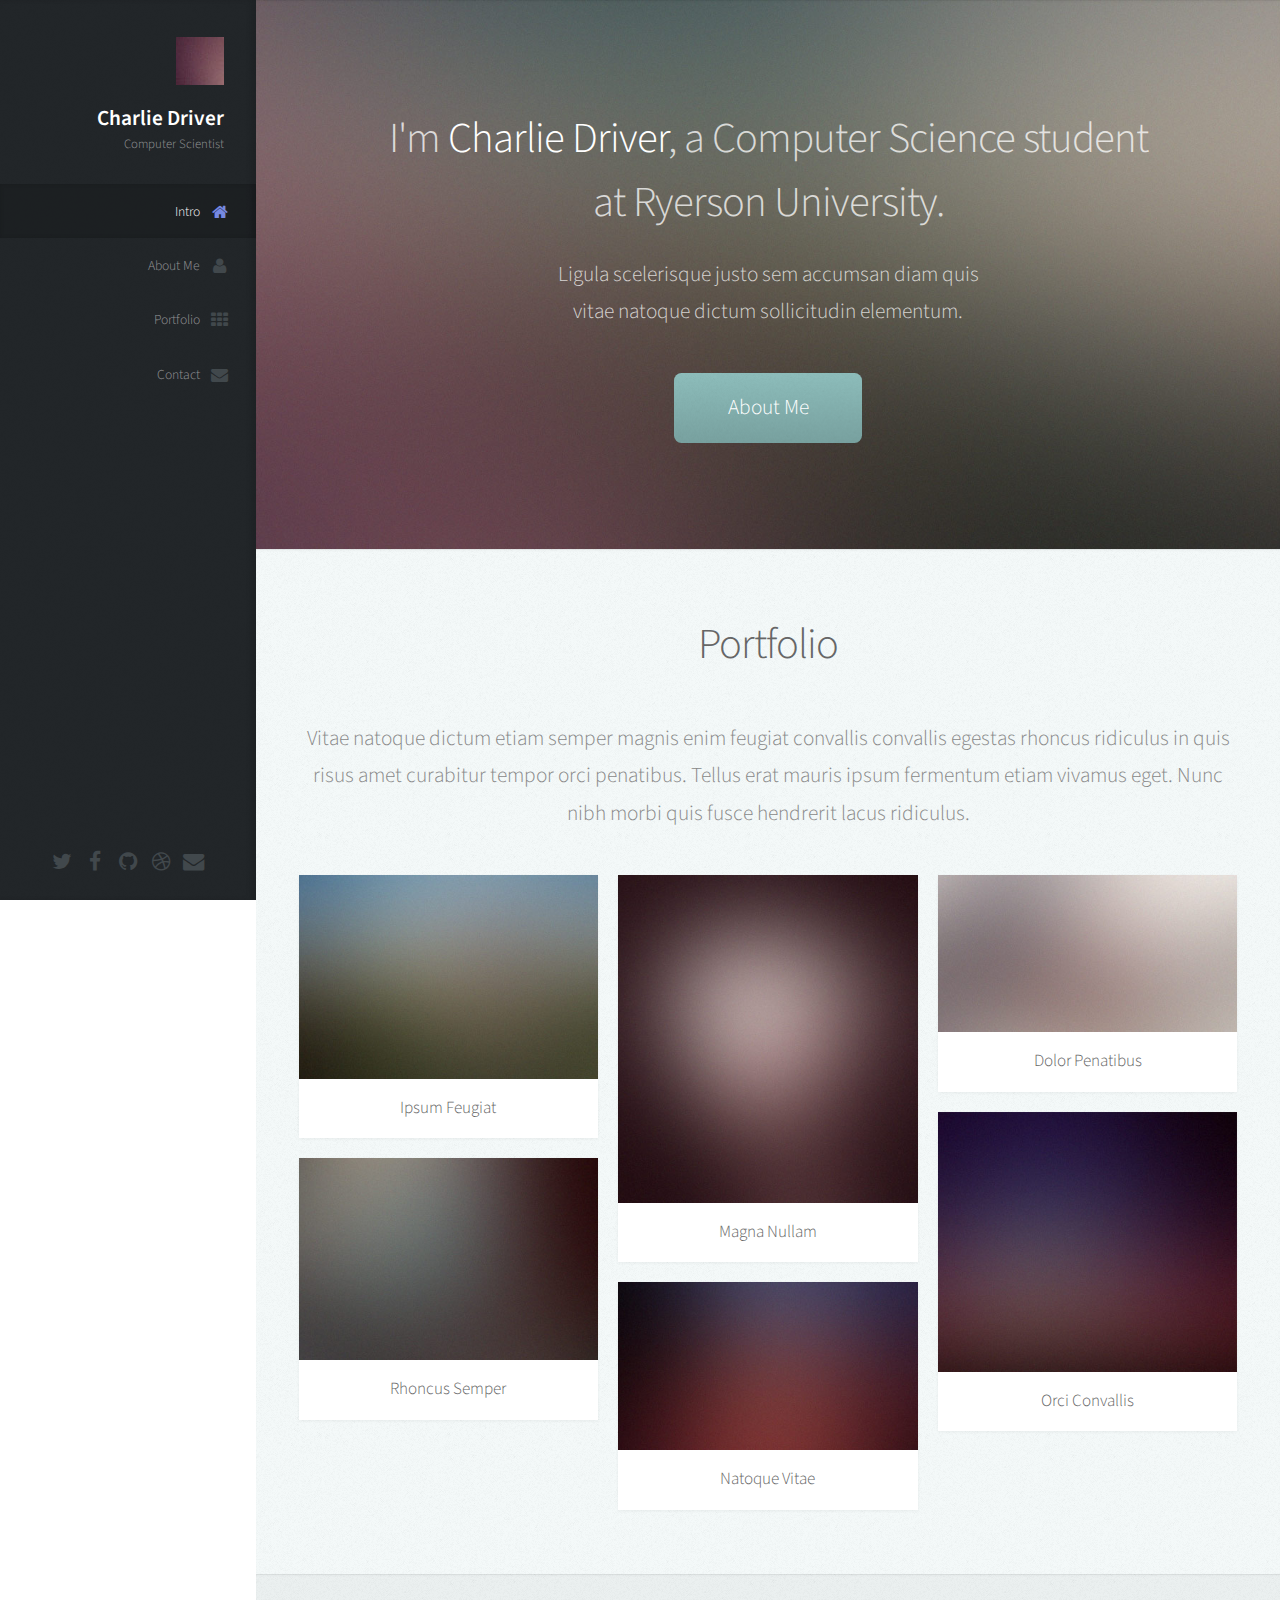
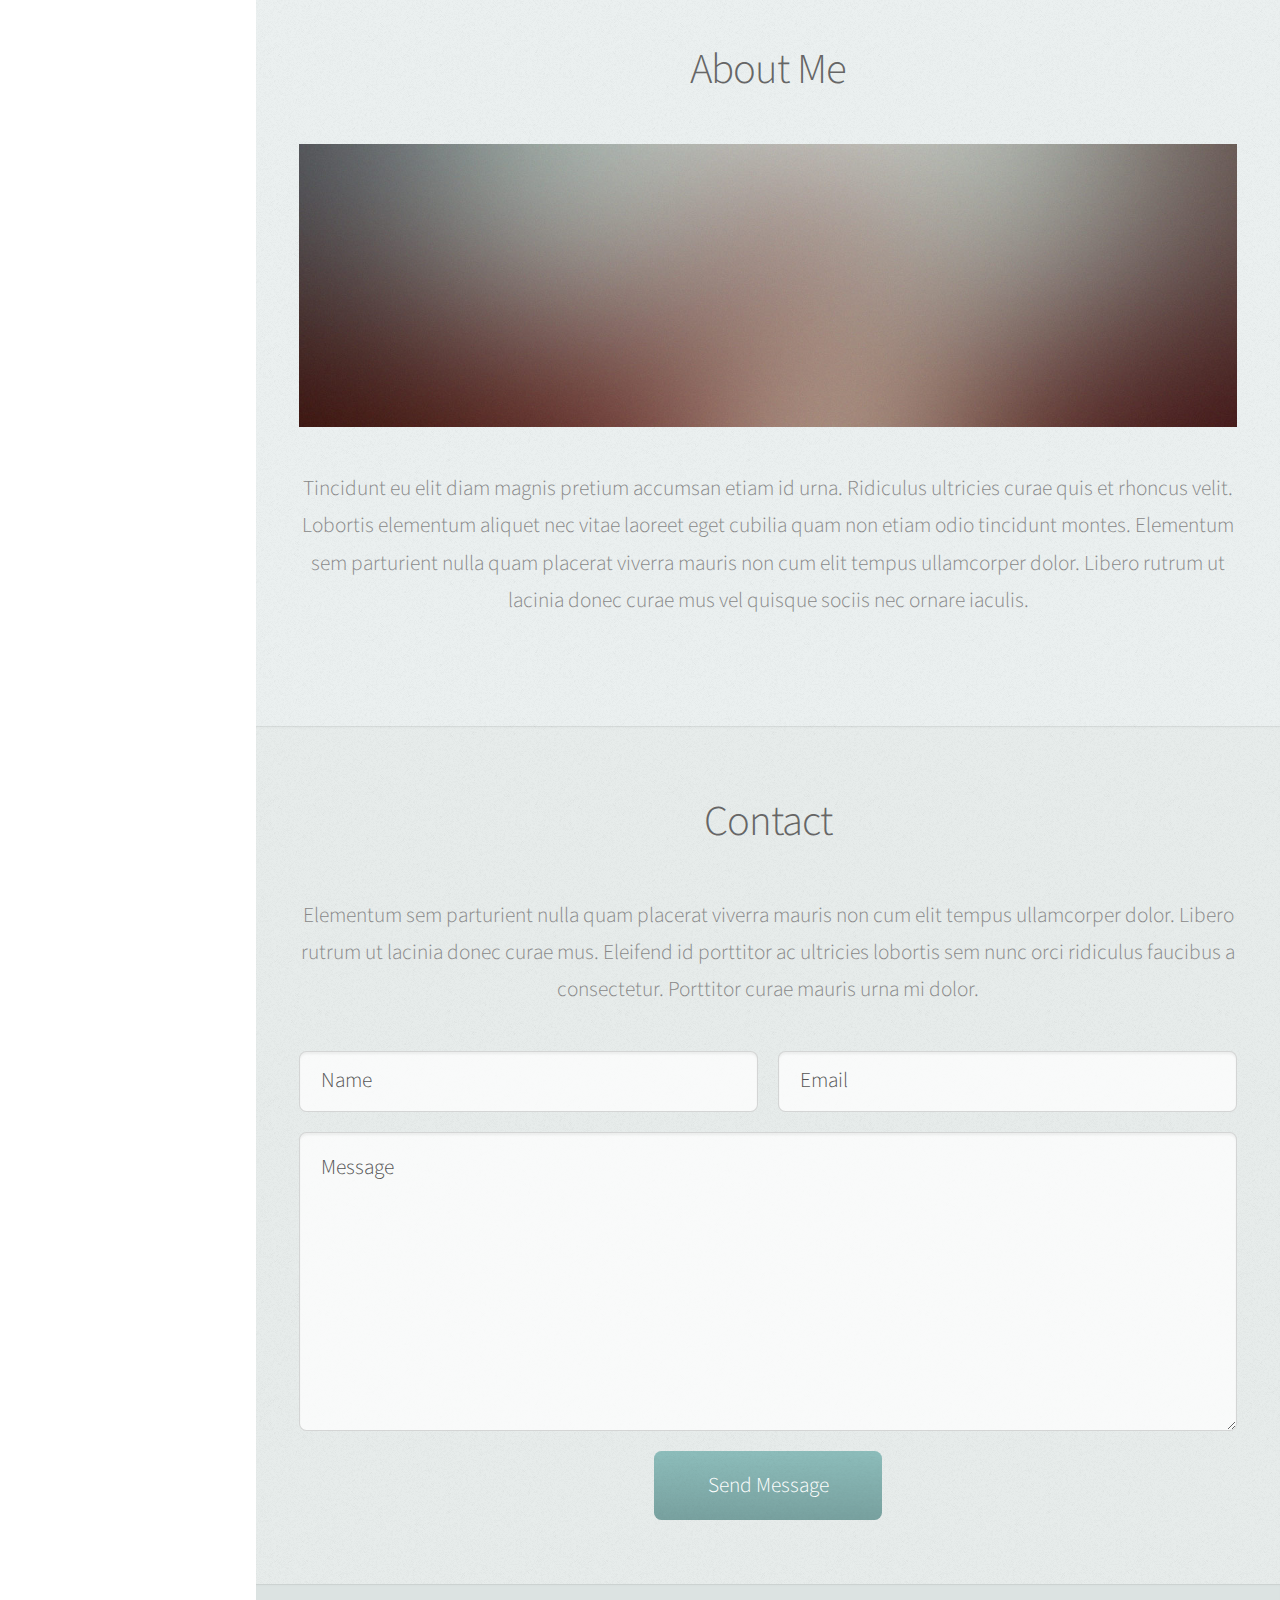
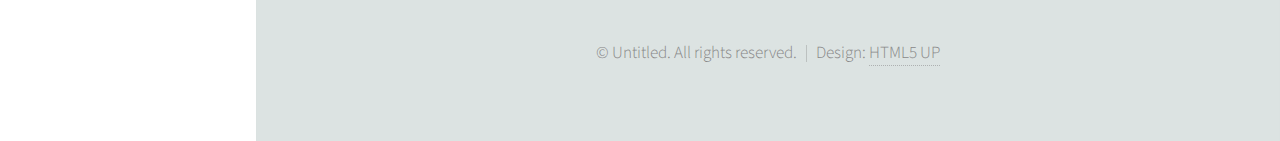
==== commit edcf0577: "aesthetic changes" ====
--- a/index.html
+++ b/index.html
@@ -45,8 +45,8 @@
 							-->
 							<ul>
 								<li><a href="#top" id="top-link" class="skel-layers-ignoreHref"><span class="icon fa-home">Intro</span></a></li>
+                                <li><a href="#about" id="about-link" class="skel-layers-ignoreHref"><span class="icon fa-user">About Me</span></a></li>
 								<li><a href="#portfolio" id="portfolio-link" class="skel-layers-ignoreHref"><span class="icon fa-th">Portfolio</span></a></li>
-								<li><a href="#about" id="about-link" class="skel-layers-ignoreHref"><span class="icon fa-user">About Me</span></a></li>
 								<li><a href="#contact" id="contact-link" class="skel-layers-ignoreHref"><span class="icon fa-envelope">Contact</span></a></li>
 							</ul>
 						</nav>
@@ -76,14 +76,14 @@
 						<div class="container">
 
 							<header>
-								<h2 class="alt">Hi! I'm <strong>Prologue</strong>, a <a href="http://html5up.net/license">free</a> responsive<br />
-								site template designed by <a href="http://html5up.net">HTML5 UP</a>.</h2>
+								<h2 class="alt">I'm <strong>Charlie Driver</strong>, a Computer Science student<br />
+								at Ryerson University.</h2>
 								<p>Ligula scelerisque justo sem accumsan diam quis<br />
 								vitae natoque dictum sollicitudin elementum.</p>
 							</header>
 
 							<footer>
-								<a href="#portfolio" class="button scrolly">Magna Aliquam</a>
+								<a href="#portfolio" class="button scrolly">About Me</a>
 							</footer>
 
 						</div>
--- a/assets/css/main.css
+++ b/assets/css/main.css
@@ -1643,7 +1643,7 @@
 	}
 
 		a:hover {
-			color: #E27689;
+			color: #7689e2;
 			border-bottom-color: rgba(255, 255, 255, 0);
 		}
 
@@ -2083,7 +2083,7 @@
 		}
 
 			#nav ul li a.active span:before {
-				color: #e27689;
+				color: #7689e2;
 			}
 
 /* Footer */
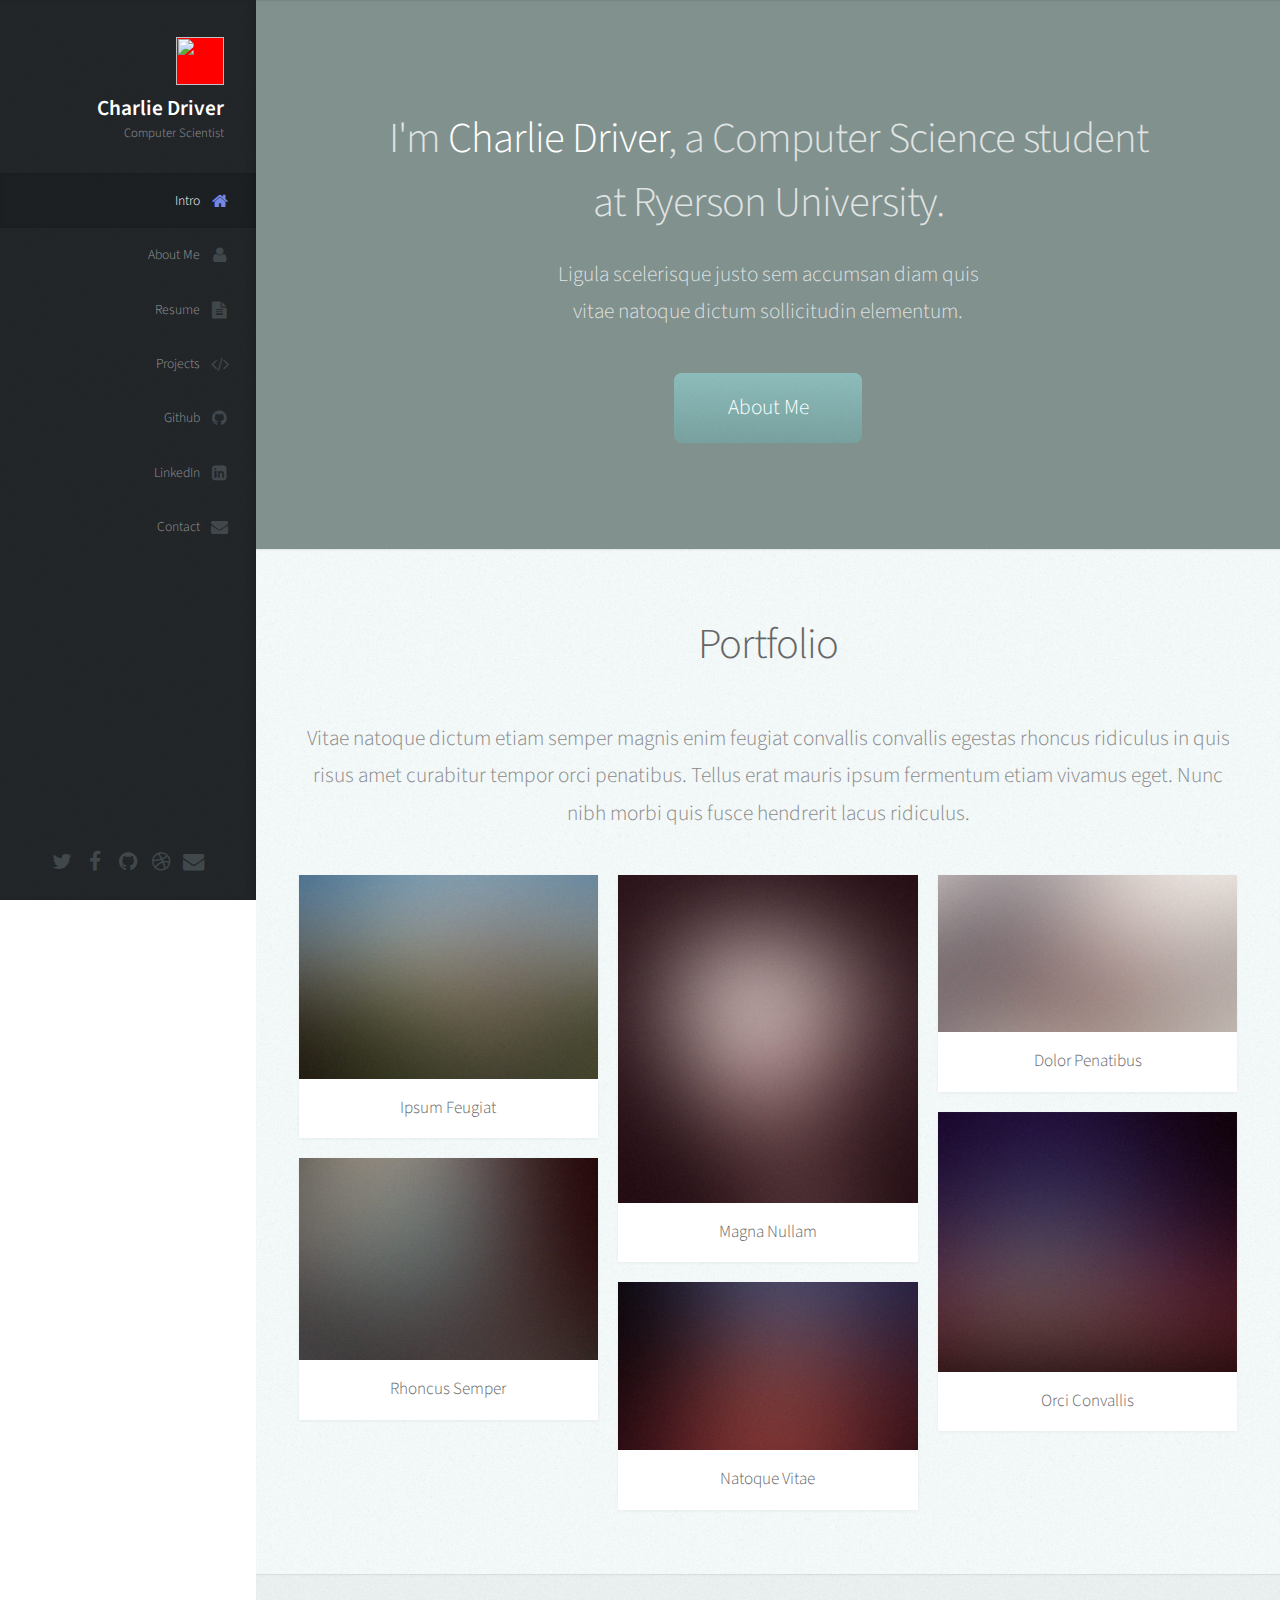
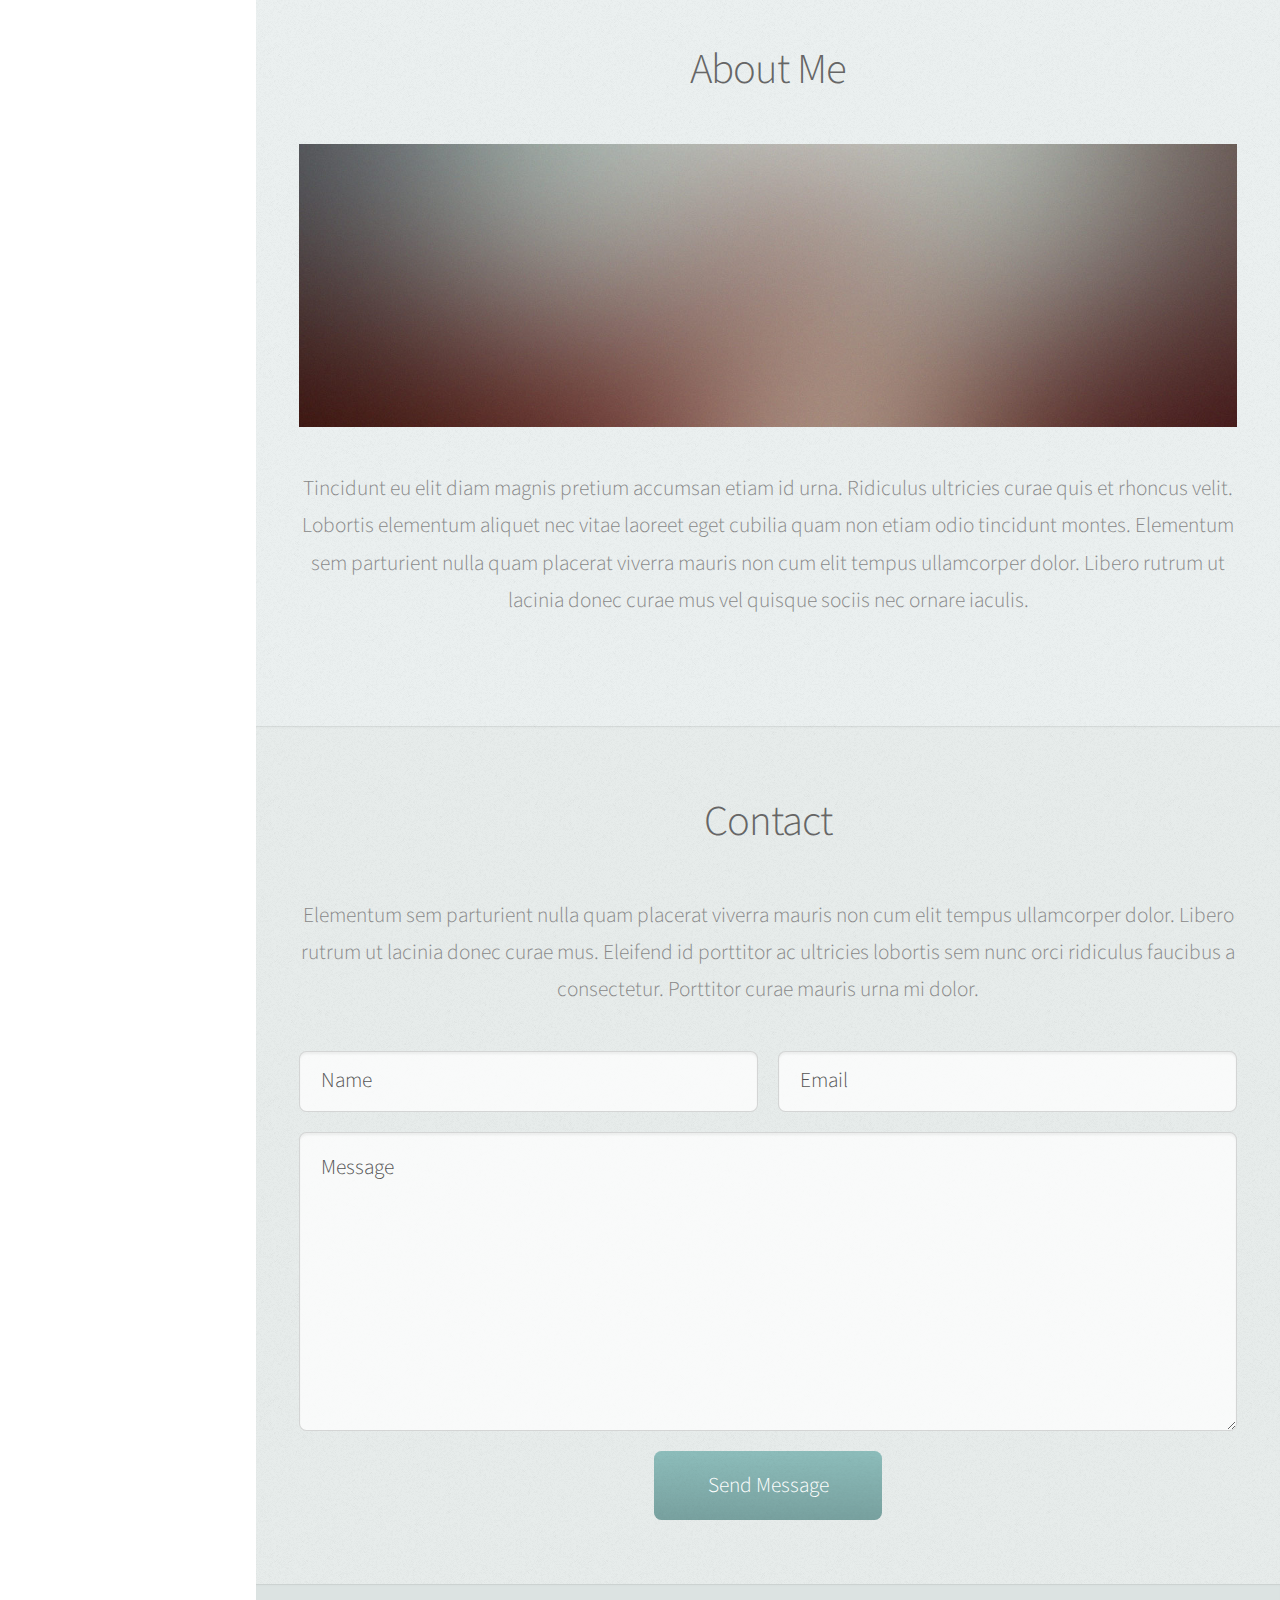
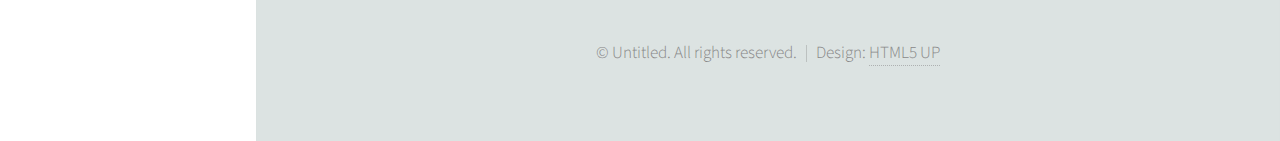
==== commit 7cce366a: "banner image, some link fixes" ====
--- a/index.html
+++ b/index.html
@@ -23,7 +23,7 @@
 
 					<!-- Logo -->
 						<div id="logo">
-							<span class="image avatar48"><img src="images/avatar.jpg" alt="" /></span>
+							<span class="image avatar48"><img src="images/charlie-face-cropped.jpg" alt="" /></span>
 							<h1 id="title">Charlie Driver</h1>
 							<p>Computer Scientist</p>
 						</div>
@@ -46,7 +46,10 @@
 							<ul>
 								<li><a href="#top" id="top-link" class="skel-layers-ignoreHref"><span class="icon fa-home">Intro</span></a></li>
                                 <li><a href="#about" id="about-link" class="skel-layers-ignoreHref"><span class="icon fa-user">About Me</span></a></li>
-								<li><a href="#portfolio" id="portfolio-link" class="skel-layers-ignoreHref"><span class="icon fa-th">Portfolio</span></a></li>
+                                <li><a href="resume.html" id="resume-link" class="skel-layers-ignoreHref"><span class="icon fa-file-text">Resume</span></a></li>
+								<li><a href="projects.html" id="projects-link" class="skel-layers-ignoreHref"><span class="icon fa-code">Projects</span></a></li>
+                                <li><a href="https://github.com/driverc" id="github-link" class="skel-layers-ignoreHref" target="_blank"><span class="icon fa-github">Github</span></a></li>
+                                <li><a href="https://www.linkedin.com/home?trk=nav_responsive_tab_home" id="linkedin-link" class="skel-layers-ignoreHref" target="_blank"><span class="icon fa-linkedin-square">LinkedIn</span></a></li>
 								<li><a href="#contact" id="contact-link" class="skel-layers-ignoreHref"><span class="icon fa-envelope">Contact</span></a></li>
 							</ul>
 						</nav>
@@ -83,7 +86,7 @@
 							</header>
 
 							<footer>
-								<a href="#portfolio" class="button scrolly">About Me</a>
+								<a href="#about" class="button scrolly">About Me</a>
 							</footer>
 
 						</div>
--- a/assets/css/main.css
+++ b/assets/css/main.css
@@ -2133,7 +2133,7 @@
 
 			#main > section.dark {
 				color: #ddd;
-				color: rgba(255, 255, 255, 0.75);
+				color: rgba(255, 255, 255, 0.75);  /*banner non-bold text */
 			}
 
 				#main > section.dark h2, #main > section.dark h3, #main > section.dark h4, #main > section.dark h5, #main > section.dark h6 {
@@ -2141,7 +2141,7 @@
 				}
 
 				#main > section.dark strong {
-					color: #fff;
+					color: #fff;  /*banner bold (name) text */
 					border-color: inherit;
 				}
 
@@ -2162,7 +2162,7 @@
 
 			#main > section.one {
 				background-color: #81918E;
-				background-image: url("../../images/banner.jpg");
+				background-image: url("../../images/killarney1.jpg");
 			}
 
 			#main > section.two {
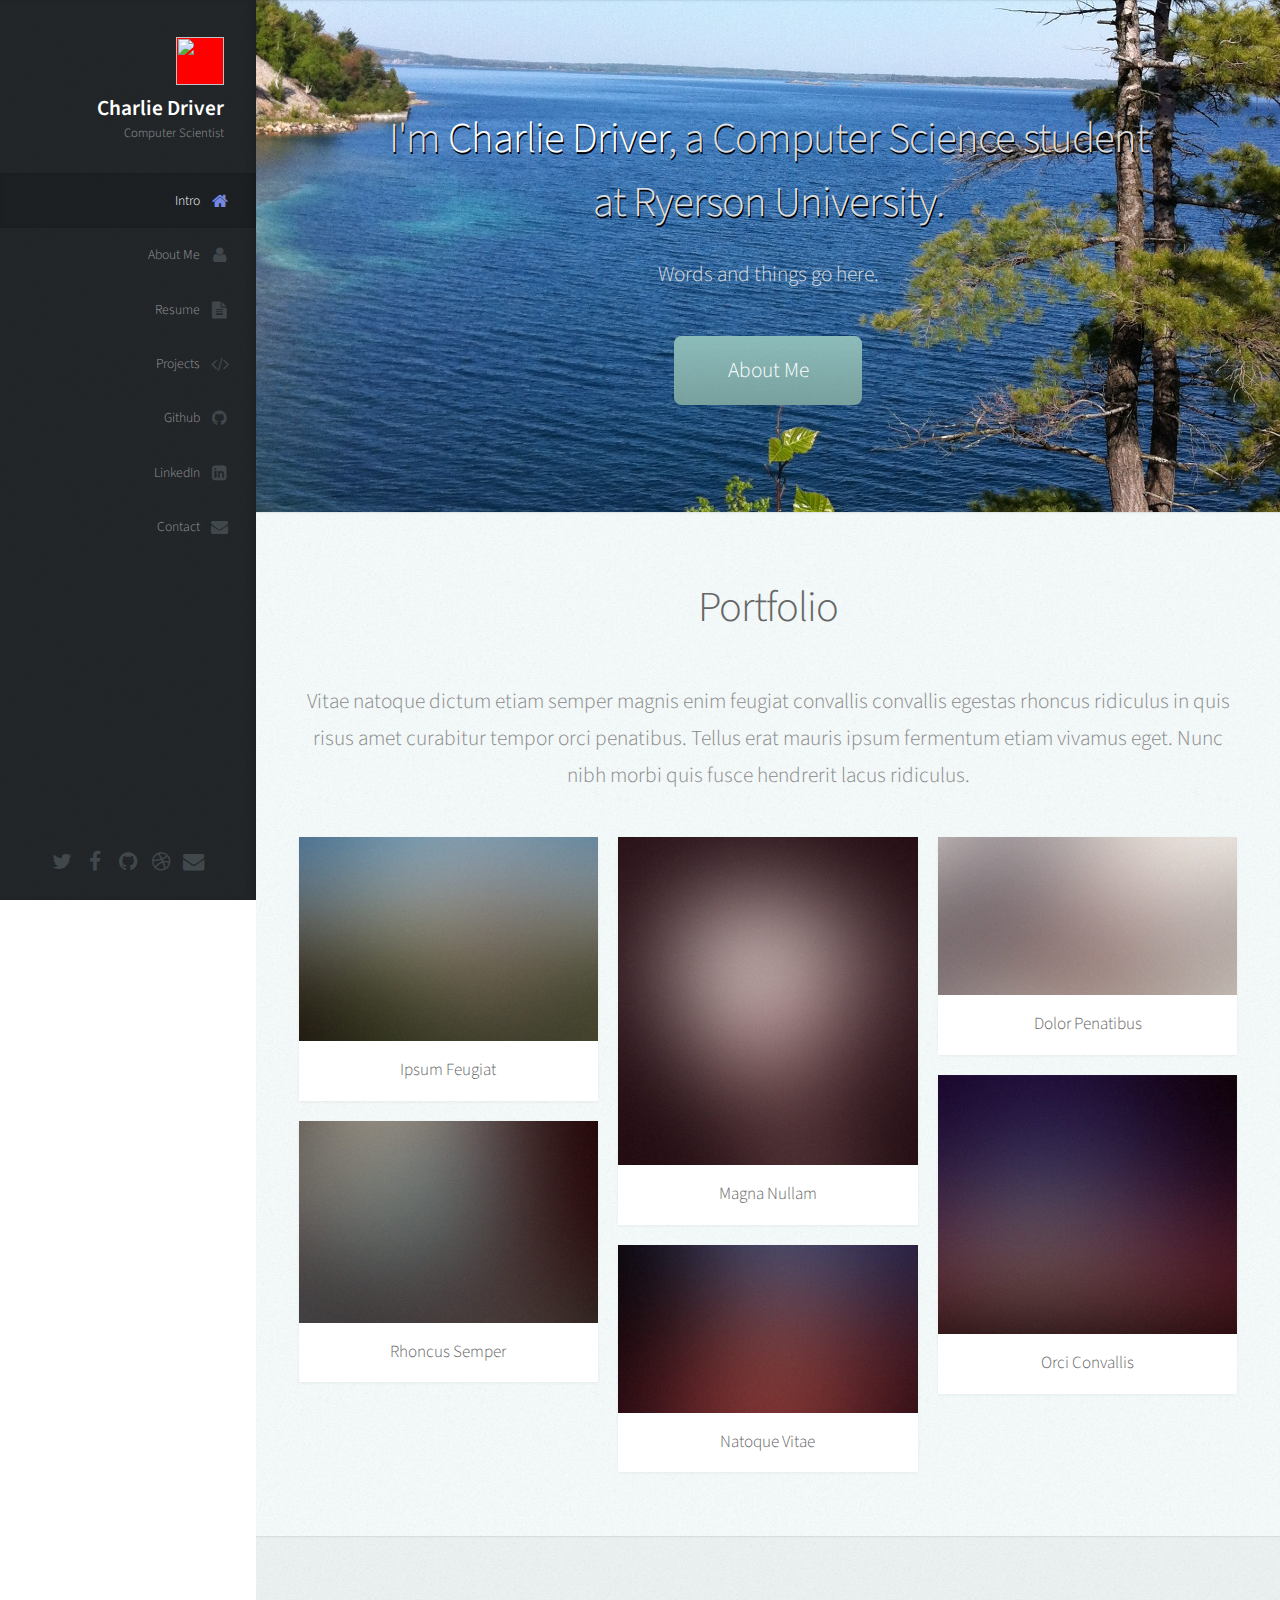
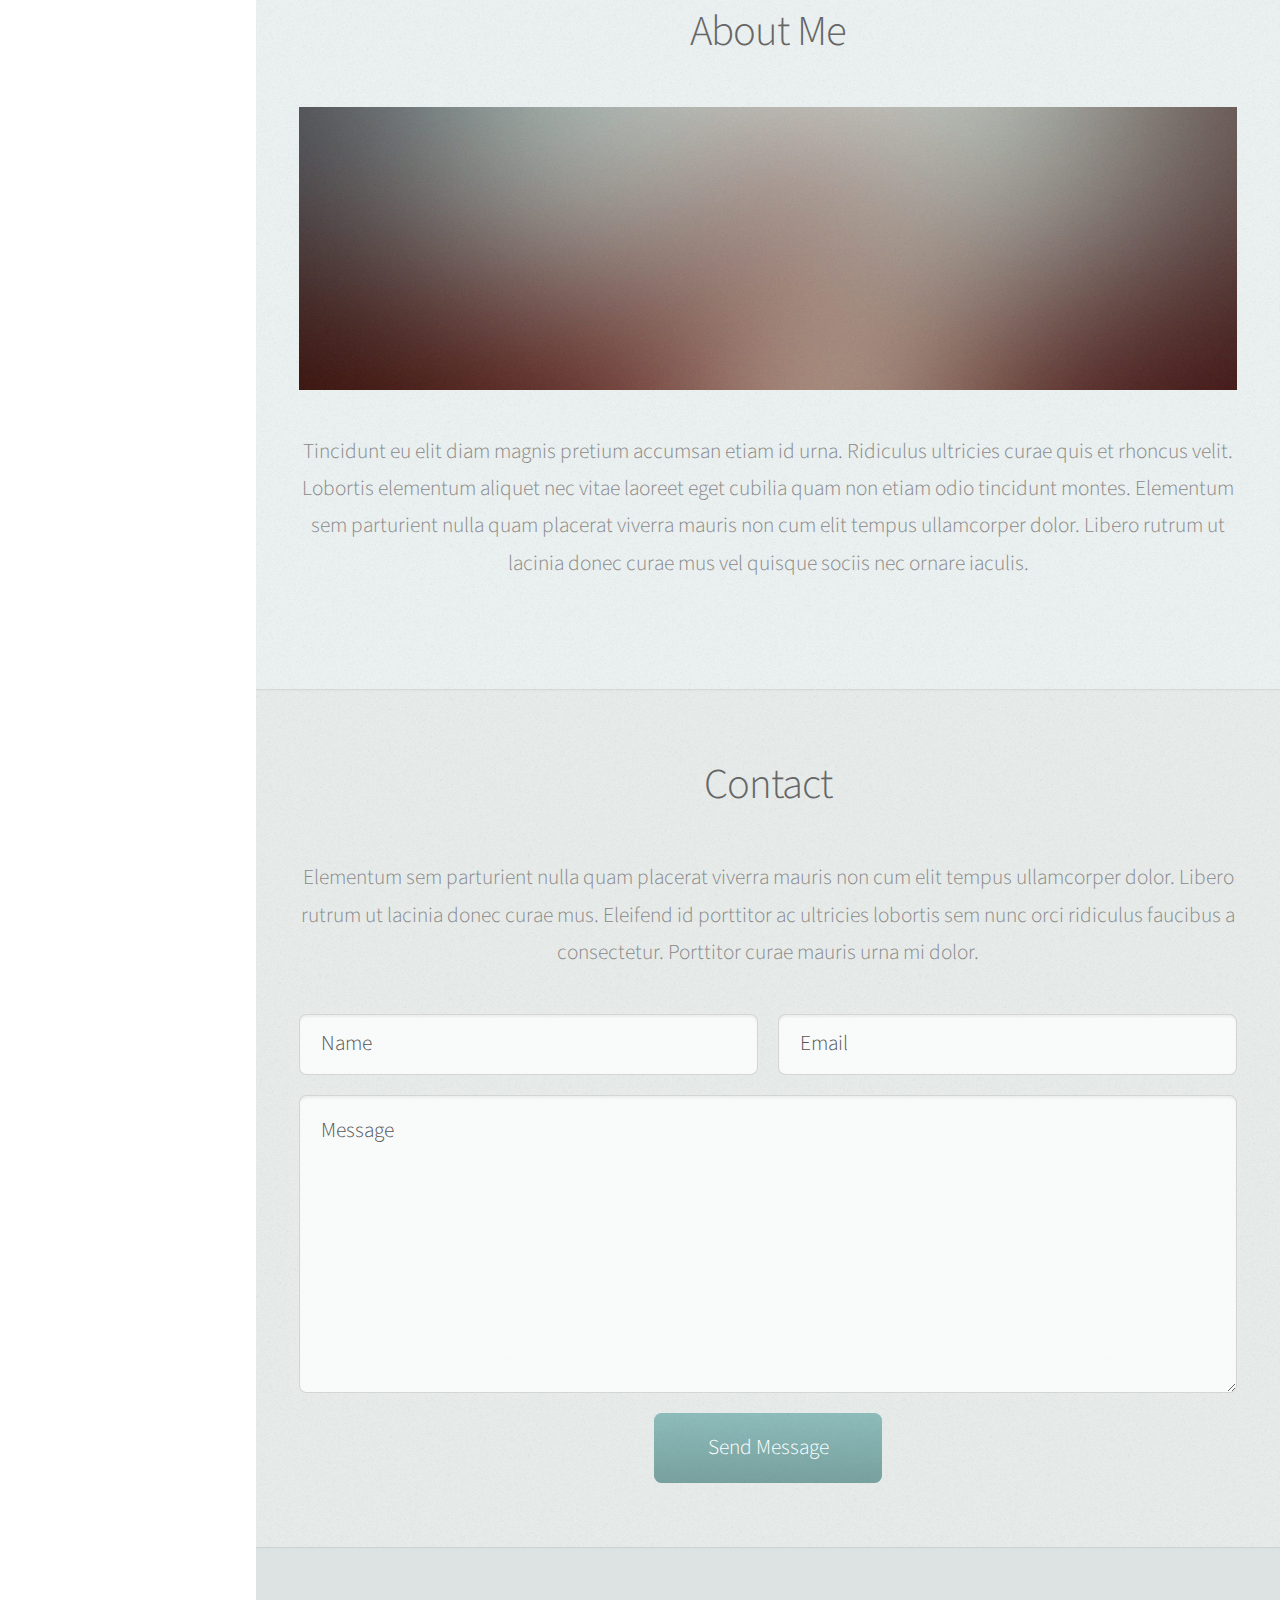
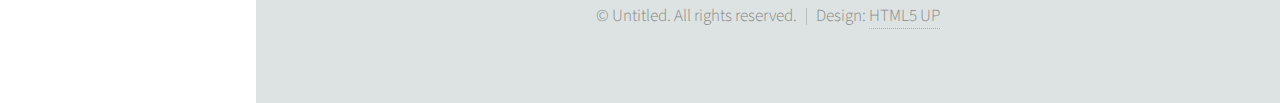
==== commit 30a82bbd: "banner edits" ====
--- a/index.html
+++ b/index.html
@@ -81,8 +81,7 @@
 							<header>
 								<h2 class="alt">I'm <strong>Charlie Driver</strong>, a Computer Science student<br />
 								at Ryerson University.</h2>
-								<p>Ligula scelerisque justo sem accumsan diam quis<br />
-								vitae natoque dictum sollicitudin elementum.</p>
+								<p>Words and things go here.</p>
 							</header>
 
 							<footer>
--- a/assets/css/main.css
+++ b/assets/css/main.css
@@ -2133,11 +2133,12 @@
 
 			#main > section.dark {
 				color: #ddd;
-				color: rgba(255, 255, 255, 0.75);  /*banner non-bold text */
+                
 			}
 
 				#main > section.dark h2, #main > section.dark h3, #main > section.dark h4, #main > section.dark h5, #main > section.dark h6 {
 					color: inherit;
+                    text-shadow: 1.5px 1.5px black;  /*banner non-bold text originally(color: rgba(255, 255, 255, 0.75)) */
 				}
 
 				#main > section.dark strong {
@@ -2149,7 +2150,7 @@
 					color: #fff;
 					border-color: inherit;
 				}
-
+                                
 					#main > section.dark a:hover {
 						border-bottom-color: rgba(255, 255, 255, 0);
 					}
@@ -2162,7 +2163,7 @@
 
 			#main > section.one {
 				background-color: #81918E;
-				background-image: url("../../images/killarney1.jpg");
+				background-image: url("../../images/killarney12.jpg");
 			}
 
 			#main > section.two {
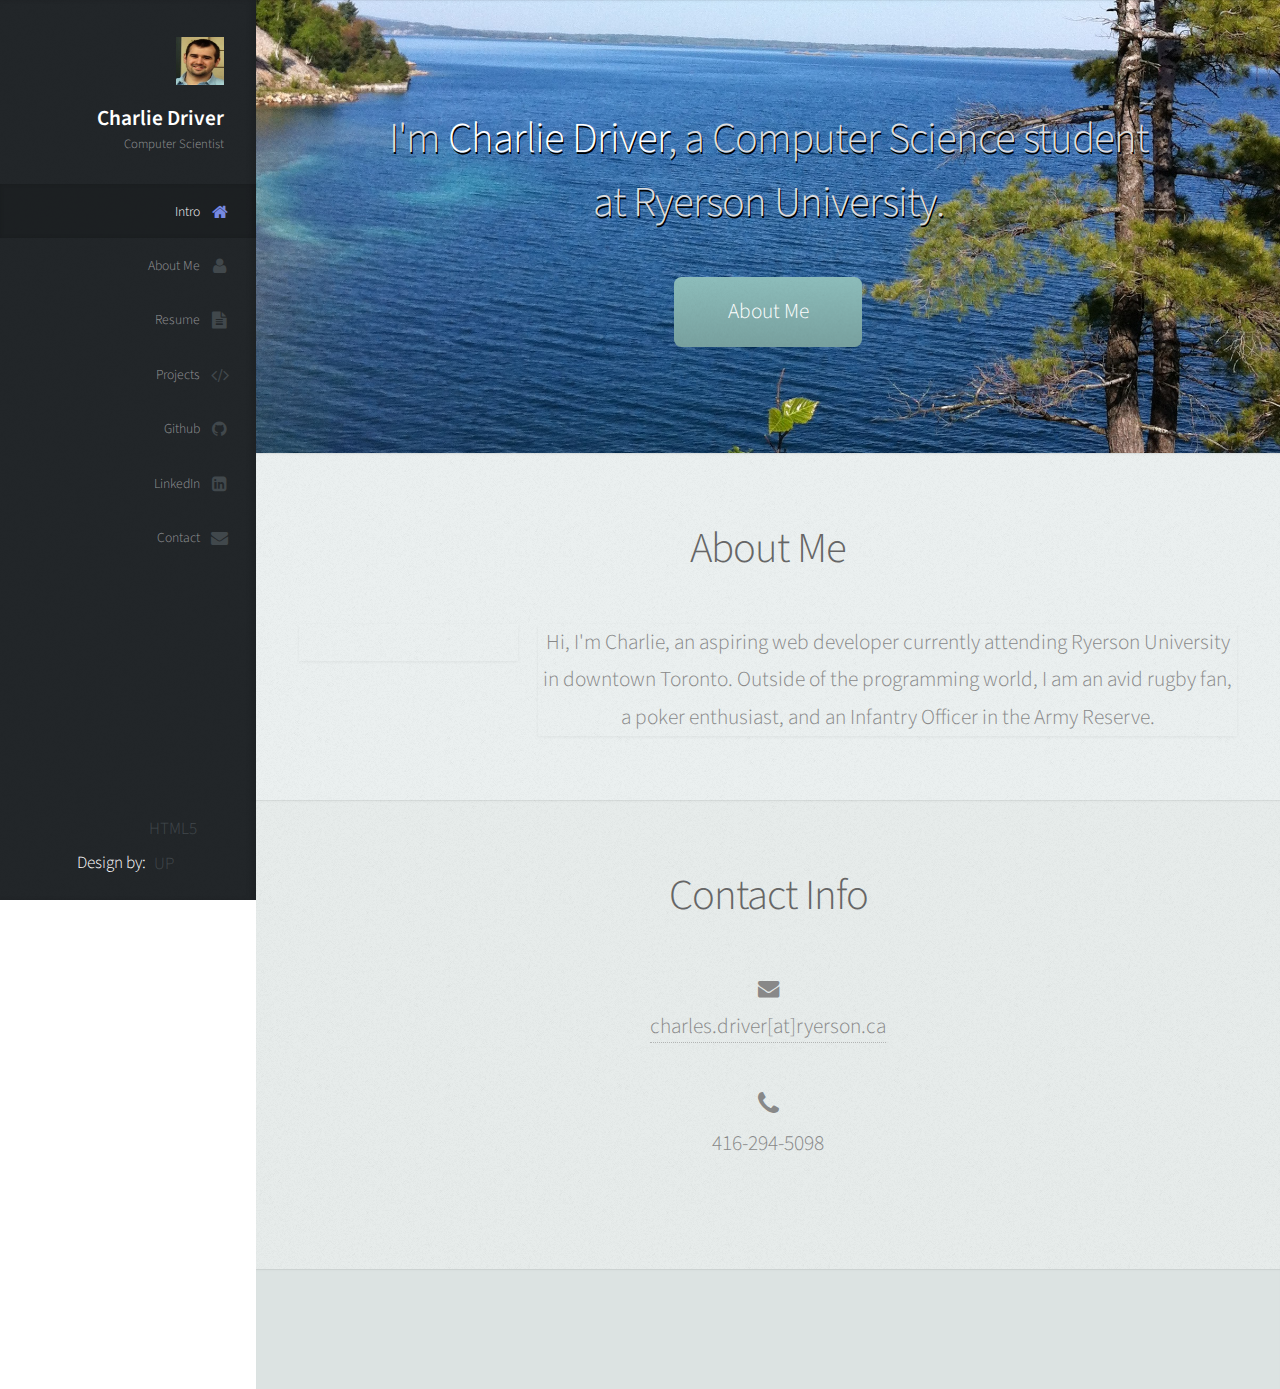
==== commit c05941d8: "actual final product" ====
--- a/index.html
+++ b/index.html
@@ -6,7 +6,7 @@
 -->
 <html>
 	<head>
-		<title>NFInc.ca</title>
+		<title>Charlie Driver's Personal Site</title>
 		<meta charset="utf-8" />
 		<meta name="viewport" content="width=device-width, initial-scale=1" />
 		<!--[if lte IE 8]><script src="assets/js/ie/html5shiv.js"></script><![endif]-->
@@ -16,33 +16,26 @@
 	</head>
 	<body>
 
-		<!-- Header -->
-			<div id="header">
+    <!-- Header -->
+	<div id="header">
 
-				<div class="top">
+			<div class="top">
+			<!-- Logo -->
+					<div id="logo">
+						<span class="image avatar48"><img src="images/headshot2.jpg" alt="" /></span>
+						<h1 id="title">Charlie Driver</h1>
+						<p>Computer Scientist</p>
+					</div>
 
-					<!-- Logo -->
-						<div id="logo">
-							<span class="image avatar48"><img src="images/charlie-face-cropped.jpg" alt="" /></span>
-							<h1 id="title">Charlie Driver</h1>
-							<p>Computer Scientist</p>
-						</div>
-
-					<!-- Nav -->
-						<nav id="nav">
-							<!--
-
-								Prologue's nav expects links in one of two formats:
-
+			<!-- Nav -->
+					<nav id="nav">
+						<!--    Prologue's nav expects links in one of two formats:
 								1. Hash link (scrolls to a different section within the page)
-
-								   <li><a href="#foobar" id="foobar-link" class="icon fa-whatever-icon-you-want skel-layers-ignoreHref"><span class="label">Foobar</span></a></li>
+                                <li><a href="#foobar" id="foobar-link" class="icon fa-whatever-icon-you-want skel-layers-ignoreHref"><span class="label">Foobar</span></a></li>
 
 								2. Standard link (sends the user to another page/site)
-
-								   <li><a href="http://foobar.tld" id="foobar-link" class="icon fa-whatever-icon-you-want"><span class="label">Foobar</span></a></li>
-
-							-->
+                                <li><a href="http://foobar.tld" id="foobar-link" class="icon fa-whatever-icon-you-want"><span class="label">Foobar</span></a></li>-->
+							
 							<ul>
 								<li><a href="#top" id="top-link" class="skel-layers-ignoreHref"><span class="icon fa-home">Intro</span></a></li>
                                 <li><a href="#about" id="about-link" class="skel-layers-ignoreHref"><span class="icon fa-user">About Me</span></a></li>
@@ -57,16 +50,9 @@
 				</div>
 
 				<div class="bottom">
-
-					<!-- Social Icons -->
-						<ul class="icons">
-							<li><a href="#" class="icon fa-twitter"><span class="label">Twitter</span></a></li>
-							<li><a href="#" class="icon fa-facebook"><span class="label">Facebook</span></a></li>
-							<li><a href="#" class="icon fa-github"><span class="label">Github</span></a></li>
-							<li><a href="#" class="icon fa-dribbble"><span class="label">Dribbble</span></a></li>
-							<li><a href="#" class="icon fa-envelope"><span class="label">Email</span></a></li>
-						</ul>
-
+					<ul class="icons">
+                        <li>Design by: <a href="http://html5up.net" target="_blank">HTML5 UP</a></li>
+					</ul>
 				</div>
 
 			</div>
@@ -74,14 +60,14 @@
 		<!-- Main -->
 			<div id="main">
 
-				<!-- Intro -->
+				<!-- Banner -->
 					<section id="top" class="one dark cover">
 						<div class="container">
 
 							<header>
 								<h2 class="alt">I'm <strong>Charlie Driver</strong>, a Computer Science student<br />
 								at Ryerson University.</h2>
-								<p>Words and things go here.</p>
+								<p> </p>
 							</header>
 
 							<footer>
@@ -90,68 +76,7 @@
 
 						</div>
 					</section>
-
-				<!-- Portfolio -->
-					<section id="portfolio" class="two">
-						<div class="container">
-
-							<header>
-								<h2>Portfolio</h2>
-							</header>
-
-							<p>Vitae natoque dictum etiam semper magnis enim feugiat convallis convallis
-							egestas rhoncus ridiculus in quis risus amet curabitur tempor orci penatibus.
-							Tellus erat mauris ipsum fermentum etiam vivamus eget. Nunc nibh morbi quis
-							fusce hendrerit lacus ridiculus.</p>
-
-							<div class="row">
-								<div class="4u 12u$(mobile)">
-									<article class="item">
-										<a href="#" class="image fit"><img src="images/pic02.jpg" alt="" /></a>
-										<header>
-											<h3>Ipsum Feugiat</h3>
-										</header>
-									</article>
-									<article class="item">
-										<a href="#" class="image fit"><img src="images/pic03.jpg" alt="" /></a>
-										<header>
-											<h3>Rhoncus Semper</h3>
-										</header>
-									</article>
-								</div>
-								<div class="4u 12u$(mobile)">
-									<article class="item">
-										<a href="#" class="image fit"><img src="images/pic04.jpg" alt="" /></a>
-										<header>
-											<h3>Magna Nullam</h3>
-										</header>
-									</article>
-									<article class="item">
-										<a href="#" class="image fit"><img src="images/pic05.jpg" alt="" /></a>
-										<header>
-											<h3>Natoque Vitae</h3>
-										</header>
-									</article>
-								</div>
-								<div class="4u$ 12u$(mobile)">
-									<article class="item">
-										<a href="#" class="image fit"><img src="images/pic06.jpg" alt="" /></a>
-										<header>
-											<h3>Dolor Penatibus</h3>
-										</header>
-									</article>
-									<article class="item">
-										<a href="#" class="image fit"><img src="images/pic07.jpg" alt="" /></a>
-										<header>
-											<h3>Orci Convallis</h3>
-										</header>
-									</article>
-								</div>
-							</div>
-
-						</div>
-					</section>
-
+				
 				<!-- About Me -->
 					<section id="about" class="three">
 						<div class="container">
@@ -159,16 +84,22 @@
 							<header>
 								<h2>About Me</h2>
 							</header>
-
-							<a href="#" class="image featured"><img src="images/pic08.jpg" alt="" /></a>
-
-							<p>Tincidunt eu elit diam magnis pretium accumsan etiam id urna. Ridiculus
-							ultricies curae quis et rhoncus velit. Lobortis elementum aliquet nec vitae
-							laoreet eget cubilia quam non etiam odio tincidunt montes. Elementum sem
-							parturient nulla quam placerat viverra mauris non cum elit tempus ullamcorper
-							dolor. Libero rutrum ut lacinia donec curae mus vel quisque sociis nec
-							ornare iaculis.</p>
-
+                            
+                            <div class="row">
+                                <div class="3u 12u$(mobile)">
+                                    <article class="item">
+							            <img src="images/headshot.jpg" alt="" />
+                                    </article>
+                                </div>
+                                
+                                <div class="9u 12u$(mobile)"> 
+                                    <article class="item">           
+							        <p>Hi, I'm Charlie, an aspiring web developer currently attending Ryerson 
+                                        University in downtown Toronto. Outside of the programming world, 
+                                        I am an avid rugby fan, a poker enthusiast, and an Infantry Officer
+                                        in the Army Reserve.</p>
+                                    </article>
+                                </div>
 						</div>
 					</section>
 
@@ -177,39 +108,26 @@
 						<div class="container">
 
 							<header>
-								<h2>Contact</h2>
+								<h2>Contact Info</h2>
 							</header>
-
-							<p>Elementum sem parturient nulla quam placerat viverra
-							mauris non cum elit tempus ullamcorper dolor. Libero rutrum ut lacinia
-							donec curae mus. Eleifend id porttitor ac ultricies lobortis sem nunc
-							orci ridiculus faucibus a consectetur. Porttitor curae mauris urna mi dolor.</p>
-
-							<form method="post" action="#">
-								<div class="row">
-									<div class="6u 12u$(mobile)"><input type="text" name="name" placeholder="Name" /></div>
-									<div class="6u$ 12u$(mobile)"><input type="text" name="email" placeholder="Email" /></div>
-									<div class="12u$">
-										<textarea name="message" placeholder="Message"></textarea>
-									</div>
-									<div class="12u$">
-										<input type="submit" value="Send Message" />
-									</div>
-								</div>
-							</form>
-
+                            
+                            <div>
+                                <i class="fa fa-envelope"></i>
+                                <p><a href="mailto:charles.driver@ryerson.ca">charles.driver[at]ryerson.ca</a></p>
+                            </div>
+                            
+                            <div>
+                                <i class="icon fa-phone"></i>
+                                <p>416-294-5098</p>
+                            </div>
+                                        
 						</div>
 					</section>
 
 			</div>
 
 		<!-- Footer -->
-			<div id="footer">
-
-				<!-- Copyright -->
-					<ul class="copyright">
-						<li>&copy; Untitled. All rights reserved.</li><li>Design: <a href="http://html5up.net">HTML5 UP</a></li>
-					</ul>
+			<div id="footer">				
 
 			</div>
 
